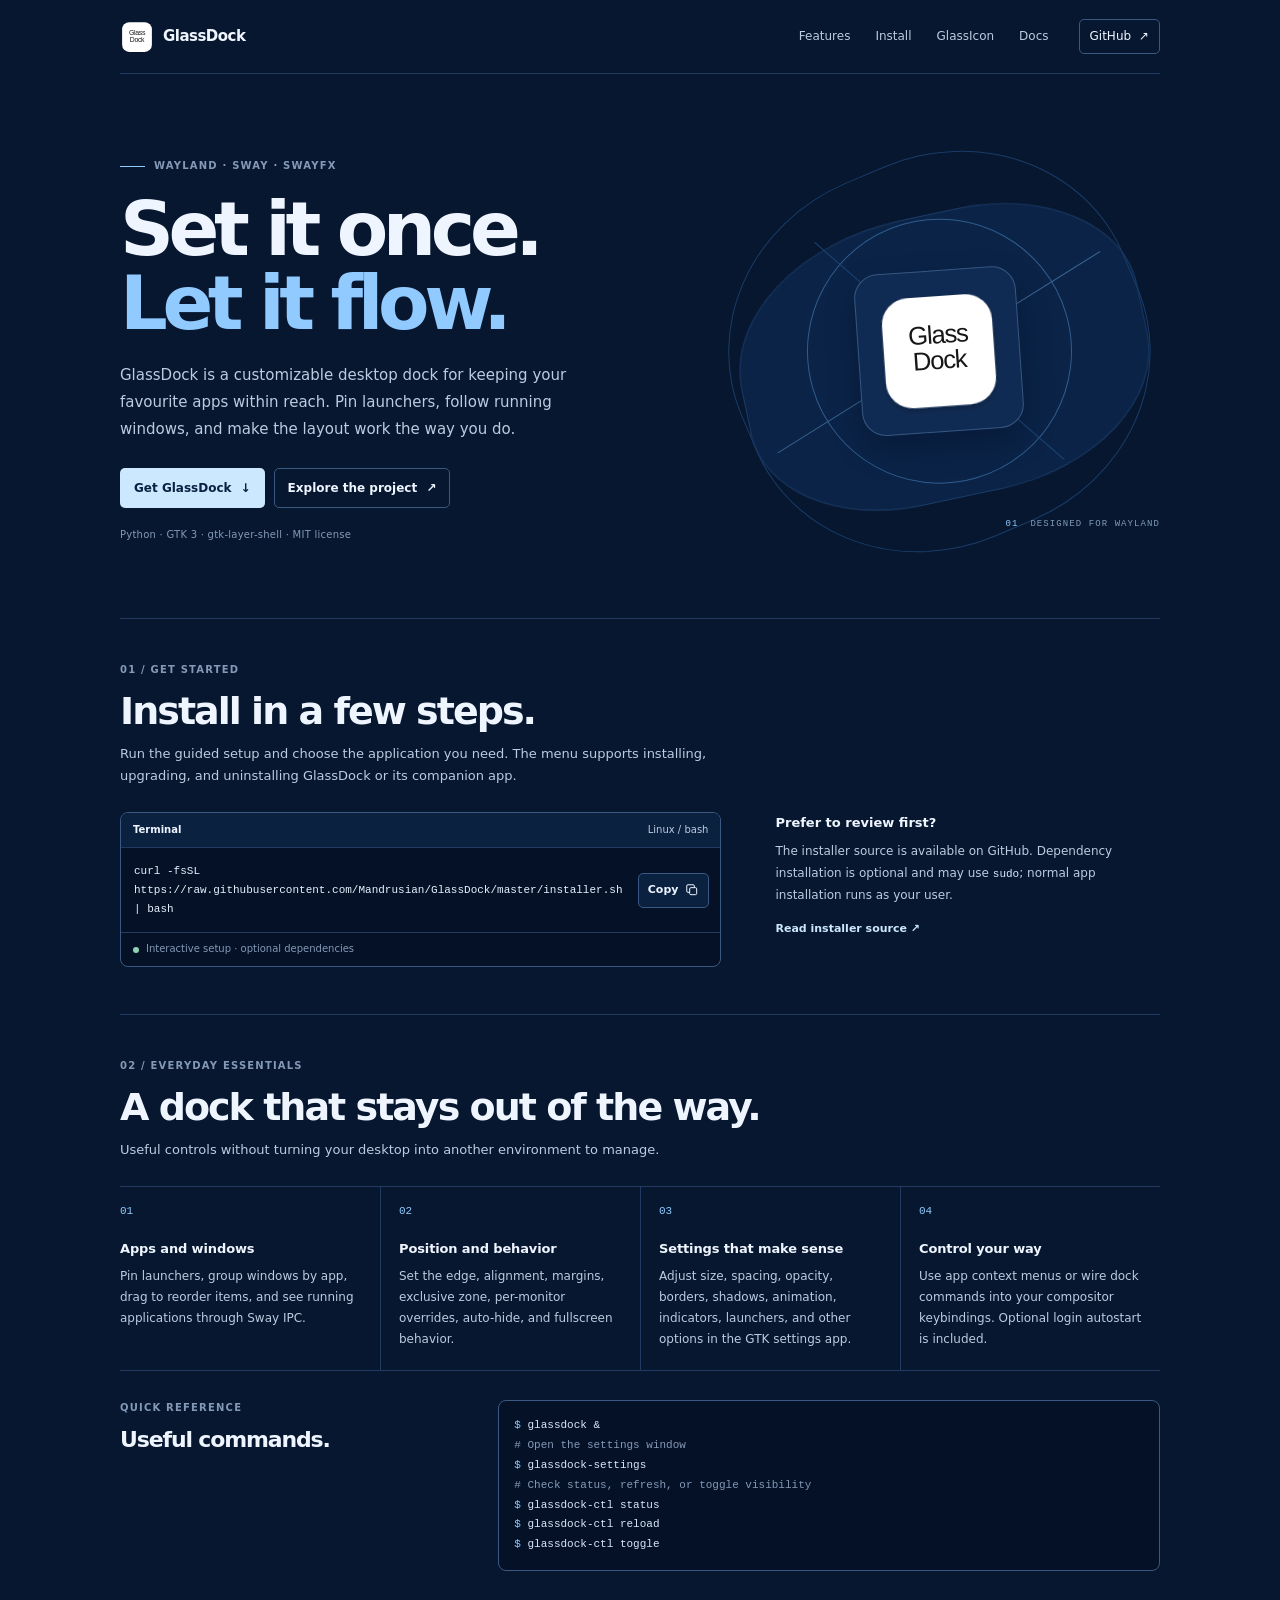
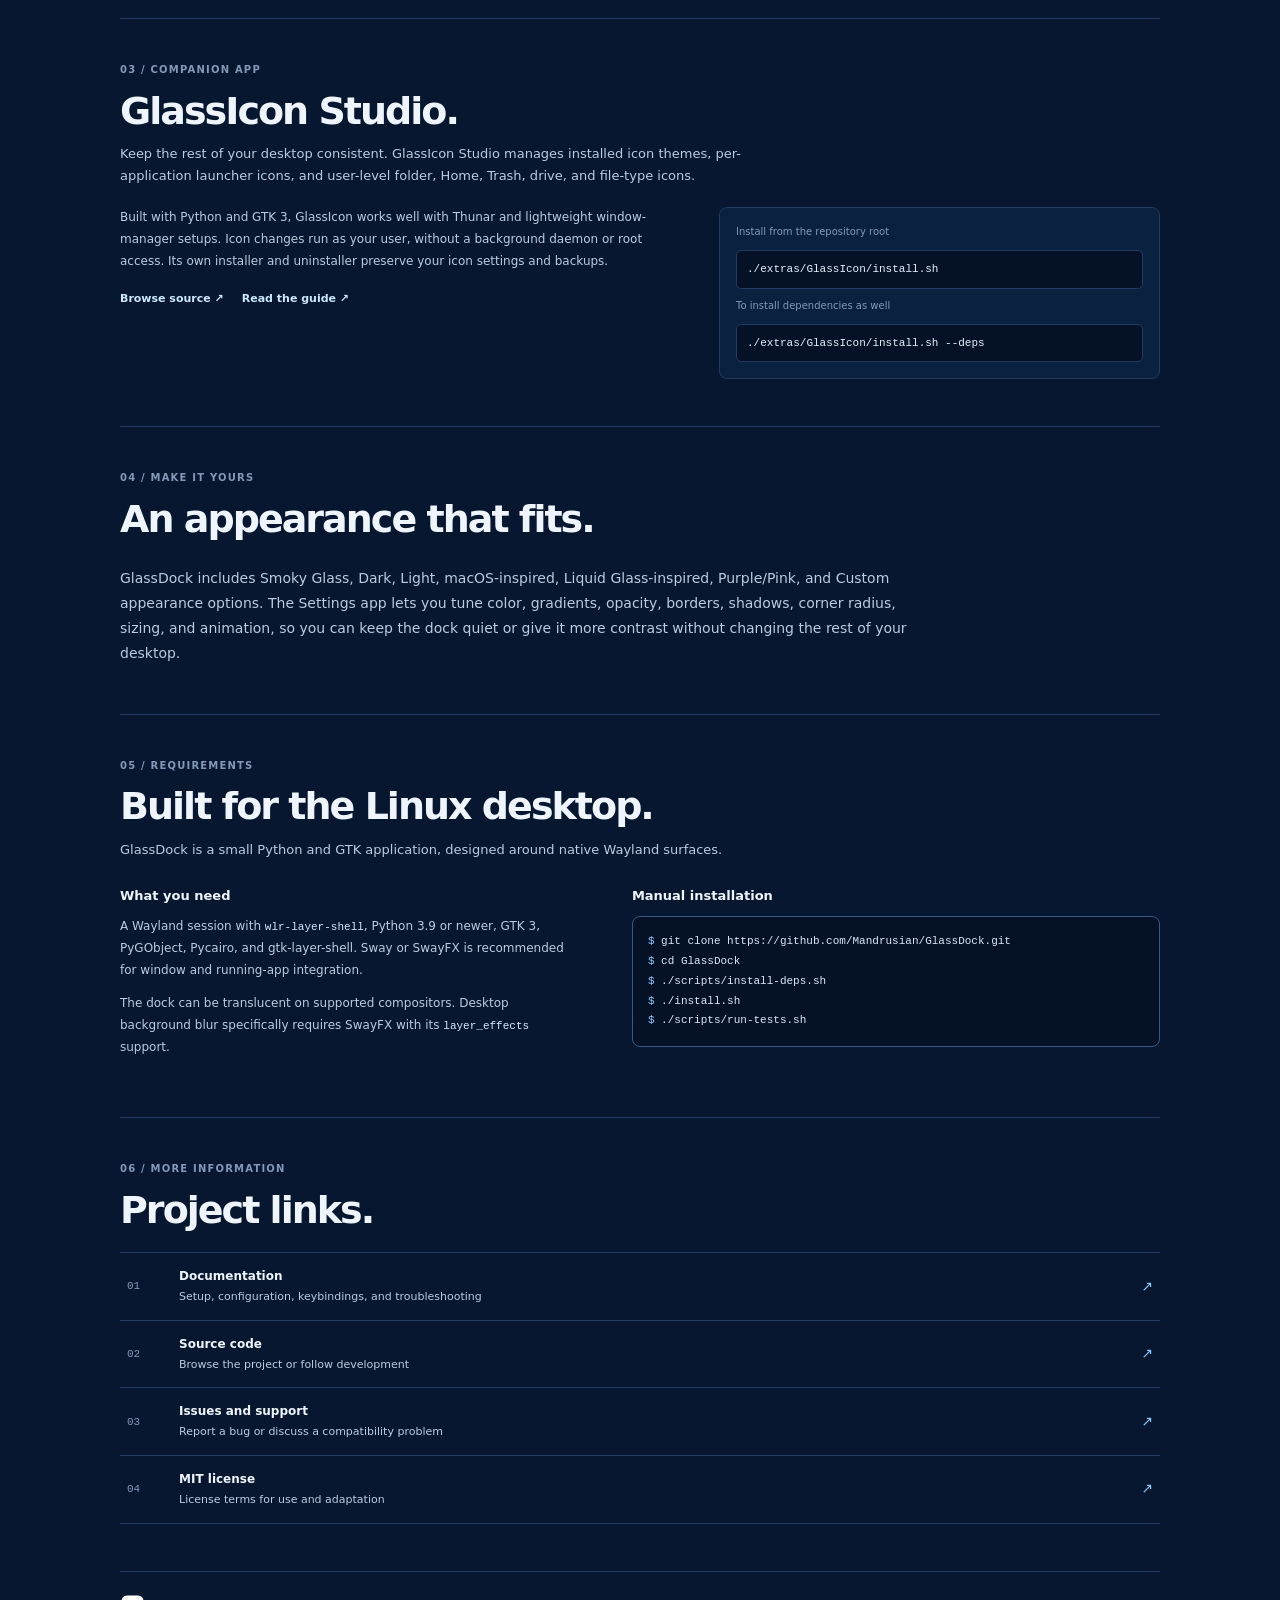
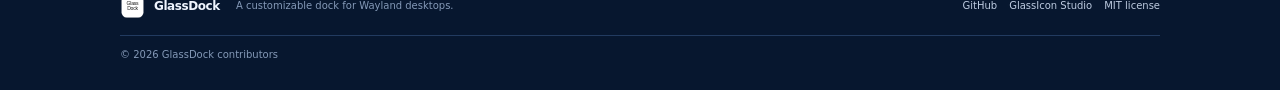
==== index.html @ 4e2353b5 "Refresh GlassDock slogan to Set it once. Let it flow." ====
<!doctype html>
<html lang="en">
<head>
  <meta charset="utf-8">
  <meta name="viewport" content="width=device-width, initial-scale=1">
  <meta name="theme-color" content="#07172f">
  <meta name="description" content="GlassDock is a customizable dock for Wayland desktops, designed for Sway and SwayFX.">
  <meta property="og:title" content="GlassDock — A dock for your desktop">
  <meta property="og:description" content="Set it once. Let it flow. A customizable dock for Wayland desktops.">
  <meta property="og:type" content="website">
  <meta property="og:image" content="assets/glassdock.svg">
  <title>GlassDock — A dock for your desktop</title>
  <link rel="icon" href="assets/glassdock.svg" type="image/svg+xml">
  <link rel="stylesheet" href="assets/site.css">
  <script src="assets/site.js" defer></script>
</head>
<body>
  <a class="skip-link" href="#main">Skip to content</a>

  <div class="page-shell">
    <header class="site-header">
      <a class="brand" href="#" aria-label="GlassDock home">
        <img src="assets/glassdock.svg" width="34" height="34" alt="">
        <span>GlassDock</span>
      </a>
      <nav class="primary-nav" aria-label="Main navigation">
        <a href="#features">Features</a>
        <a href="#install">Install</a>
        <a href="#glassicon">GlassIcon</a>
        <a href="#documentation">Docs</a>
      </nav>
      <a class="header-link" href="https://github.com/Mandrusian/GlassDock">GitHub <span aria-hidden="true">↗</span></a>
    </header>

    <main id="main">
      <section class="hero" aria-labelledby="hero-title">
        <div class="hero-copy">
          <p class="eyebrow"><span class="eyebrow-rule" aria-hidden="true"></span> Wayland · Sway · SwayFX</p>
          <h1 id="hero-title">Set it once.<br><span>Let it flow.</span></h1>
          <p class="hero-intro">GlassDock is a customizable desktop dock for keeping your favourite apps within reach. Pin launchers, follow running windows, and make the layout work the way you do.</p>
          <div class="hero-actions">
            <a class="button button-primary" href="#install">Get GlassDock <span aria-hidden="true">↓</span></a>
            <a class="button button-secondary" href="https://github.com/Mandrusian/GlassDock">Explore the project <span aria-hidden="true">↗</span></a>
          </div>
          <p class="hero-note">Python · GTK 3 · gtk-layer-shell · MIT license</p>
        </div>

        <div class="hero-art" aria-hidden="true">
          <div class="art-plane parallax-layer" data-depth="0.025"></div>
          <div class="art-ring art-ring-outer parallax-layer" data-depth="0.055"></div>
          <div class="art-ring art-ring-inner parallax-layer" data-depth="-0.035"></div>
          <div class="art-line art-line-one parallax-layer" data-depth="0.075"></div>
          <div class="art-line art-line-two parallax-layer" data-depth="-0.045"></div>
          <div class="art-mark parallax-layer" data-depth="0.015">
            <img src="assets/glassdock.svg" width="112" height="112" alt="">
          </div>
          <div class="art-caption"><span>01</span><span>DESIGNED FOR WAYLAND</span></div>
        </div>
      </section>

      <section class="section install-section" id="install" aria-labelledby="install-title">
        <div class="section-heading">
          <p class="eyebrow">01 / Get started</p>
          <h2 id="install-title">Install in a few steps.</h2>
          <p>Run the guided setup and choose the application you need. The menu supports installing, upgrading, and uninstalling GlassDock or its companion app.</p>
        </div>

        <div class="install-layout">
          <div class="command-panel">
            <div class="panel-heading"><span>Terminal</span><span>Linux / bash</span></div>
            <div class="command-line">
              <code id="install-command">curl -fsSL https://raw.githubusercontent.com/Mandrusian/GlassDock/master/installer.sh | bash</code>
              <button class="copy-button" type="button" data-copy="curl -fsSL https://raw.githubusercontent.com/Mandrusian/GlassDock/master/installer.sh | bash" aria-label="Copy GlassDock installation command">
                <span data-copy-label>Copy</span>
                <svg viewBox="0 0 24 24" fill="none" stroke="currentColor" stroke-width="1.7" aria-hidden="true"><rect x="8" y="8" width="12" height="12" rx="2"></rect><path d="M16 8V5a2 2 0 0 0-2-2H5a2 2 0 0 0-2 2v9a2 2 0 0 0 2 2h3"></path></svg>
              </button>
            </div>
            <div class="panel-footer"><span class="status-dot" aria-hidden="true"></span> Interactive setup · optional dependencies</div>
          </div>

          <div class="install-note">
            <h3>Prefer to review first?</h3>
            <p>The installer source is available on GitHub. Dependency installation is optional and may use <code>sudo</code>; normal app installation runs as your user.</p>
            <a class="text-link" href="https://github.com/Mandrusian/GlassDock/blob/master/installer.sh">Read installer source <span aria-hidden="true">↗</span></a>
          </div>
        </div>
      </section>

      <section class="section" id="features" aria-labelledby="features-title">
        <div class="section-heading">
          <p class="eyebrow">02 / Everyday essentials</p>
          <h2 id="features-title">A dock that stays out of the way.</h2>
          <p>Useful controls without turning your desktop into another environment to manage.</p>
        </div>
        <div class="feature-grid">
          <article class="feature-item">
            <span class="feature-number">01</span>
            <h3>Apps and windows</h3>
            <p>Pin launchers, group windows by app, drag to reorder items, and see running applications through Sway IPC.</p>
          </article>
          <article class="feature-item">
            <span class="feature-number">02</span>
            <h3>Position and behavior</h3>
            <p>Set the edge, alignment, margins, exclusive zone, per-monitor overrides, auto-hide, and fullscreen behavior.</p>
          </article>
          <article class="feature-item">
            <span class="feature-number">03</span>
            <h3>Settings that make sense</h3>
            <p>Adjust size, spacing, opacity, borders, shadows, animation, indicators, launchers, and other options in the GTK settings app.</p>
          </article>
          <article class="feature-item">
            <span class="feature-number">04</span>
            <h3>Control your way</h3>
            <p>Use app context menus or wire dock commands into your compositor keybindings. Optional login autostart is included.</p>
          </article>
        </div>

        <div class="command-examples">
          <div class="section-heading small-heading">
            <p class="eyebrow">Quick reference</p>
            <h2>Useful commands.</h2>
          </div>
          <div class="terminal-panel">
            <pre><span class="shell-prompt">$</span> glassdock &
<span class="shell-comment"># Open the settings window</span>
<span class="shell-prompt">$</span> glassdock-settings
<span class="shell-comment"># Check status, refresh, or toggle visibility</span>
<span class="shell-prompt">$</span> glassdock-ctl status
<span class="shell-prompt">$</span> glassdock-ctl reload
<span class="shell-prompt">$</span> glassdock-ctl toggle</pre>
          </div>
        </div>
      </section>

      <section class="section companion-section" id="glassicon" aria-labelledby="glassicon-title">
        <div class="section-heading">
          <p class="eyebrow">03 / Companion app</p>
          <h2 id="glassicon-title">GlassIcon Studio.</h2>
          <p>Keep the rest of your desktop consistent. GlassIcon Studio manages installed icon themes, per-application launcher icons, and user-level folder, Home, Trash, drive, and file-type icons.</p>
        </div>
        <div class="companion-content">
          <div>
            <p>Built with Python and GTK 3, GlassIcon works well with Thunar and lightweight window-manager setups. Icon changes run as your user, without a background daemon or root access. Its own installer and uninstaller preserve your icon settings and backups.</p>
            <p class="inline-links"><a class="text-link" href="https://github.com/Mandrusian/GlassDock/tree/master/extras/GlassIcon">Browse source <span aria-hidden="true">↗</span></a><a class="text-link" href="https://github.com/Mandrusian/GlassDock/blob/master/extras/GlassIcon/README.md">Read the guide <span aria-hidden="true">↗</span></a></p>
          </div>
          <div class="companion-command">
            <span class="plain-label">Install from the repository root</span>
            <code>./extras/GlassIcon/install.sh</code>
            <span class="plain-label">To install dependencies as well</span>
            <code>./extras/GlassIcon/install.sh --deps</code>
          </div>
        </div>
      </section>

      <section class="section" id="appearance" aria-labelledby="appearance-title">
        <div class="section-heading">
          <p class="eyebrow">04 / Make it yours</p>
          <h2 id="appearance-title">An appearance that fits.</h2>
        </div>
        <p class="prose-wide">GlassDock includes Smoky Glass, Dark, Light, macOS-inspired, Liquid Glass-inspired, Purple/Pink, and Custom appearance options. The Settings app lets you tune color, gradients, opacity, borders, shadows, corner radius, sizing, and animation, so you can keep the dock quiet or give it more contrast without changing the rest of your desktop.</p>
      </section>

      <section class="section setup-section" id="setup" aria-labelledby="setup-title">
        <div class="section-heading">
          <p class="eyebrow">05 / Requirements</p>
          <h2 id="setup-title">Built for the Linux desktop.</h2>
          <p>GlassDock is a small Python and GTK application, designed around native Wayland surfaces.</p>
        </div>
        <div class="requirements-layout">
          <div>
            <h3>What you need</h3>
            <p>A Wayland session with <code>wlr-layer-shell</code>, Python 3.9 or newer, GTK 3, PyGObject, Pycairo, and gtk-layer-shell. Sway or SwayFX is recommended for window and running-app integration.</p>
            <p>The dock can be translucent on supported compositors. Desktop background blur specifically requires SwayFX with its <code>layer_effects</code> support.</p>
          </div>
          <div>
            <h3>Manual installation</h3>
            <div class="terminal-panel">
              <pre><span class="shell-prompt">$</span> git clone https://github.com/Mandrusian/GlassDock.git
<span class="shell-prompt">$</span> cd GlassDock
<span class="shell-prompt">$</span> ./scripts/install-deps.sh
<span class="shell-prompt">$</span> ./install.sh
<span class="shell-prompt">$</span> ./scripts/run-tests.sh</pre>
            </div>
          </div>
        </div>
      </section>

      <section class="section resources-section" id="documentation" aria-labelledby="documentation-title">
        <div class="section-heading">
          <p class="eyebrow">06 / More information</p>
          <h2 id="documentation-title">Project links.</h2>
        </div>
        <div class="resource-list">
          <a class="resource-row" href="https://github.com/Mandrusian/GlassDock/blob/master/README.md"><span class="resource-index">01</span><span><strong>Documentation</strong><small>Setup, configuration, keybindings, and troubleshooting</small></span><span aria-hidden="true">↗</span></a>
          <a class="resource-row" href="https://github.com/Mandrusian/GlassDock"><span class="resource-index">02</span><span><strong>Source code</strong><small>Browse the project or follow development</small></span><span aria-hidden="true">↗</span></a>
          <a class="resource-row" href="https://github.com/Mandrusian/GlassDock/issues"><span class="resource-index">03</span><span><strong>Issues and support</strong><small>Report a bug or discuss a compatibility problem</small></span><span aria-hidden="true">↗</span></a>
          <a class="resource-row" href="https://github.com/Mandrusian/GlassDock/blob/master/LICENSE"><span class="resource-index">04</span><span><strong>MIT license</strong><small>License terms for use and adaptation</small></span><span aria-hidden="true">↗</span></a>
        </div>
      </section>
    </main>

    <footer class="site-footer">
      <a class="footer-brand" href="#"><img src="assets/glassdock.svg" width="26" height="26" alt=""><span>GlassDock</span></a>
      <p>A customizable dock for Wayland desktops.</p>
      <nav class="footer-links" aria-label="Footer navigation"><a href="https://github.com/Mandrusian/GlassDock">GitHub</a><a href="https://github.com/Mandrusian/GlassDock/tree/master/extras/GlassIcon">GlassIcon Studio</a><a href="https://github.com/Mandrusian/GlassDock/blob/master/LICENSE">MIT license</a></nav>
      <small>© <span data-year>2026</span> GlassDock contributors</small>
    </footer>
  </div>
</body>
</html>
---- assets/site.css ----
/* GlassDock marketing site: flat midnight blue, structured content, restrained motion. */
:root {
  color-scheme: dark;
  --page: #07172f;
  --page-deep: #051126;
  --surface: #0b2140;
  --surface-hover: #10294b;
  --line: #223b60;
  --line-strong: #3a5982;
  --text: #eff5ff;
  --text-secondary: #bdcbe0;
  --text-muted: #8499b7;
  --accent: #cce8ff;
  --accent-strong: #90caff;
  --accent-ink: #0a2040;
  --ok: #8ed2b2;
  --font: Inter, "Segoe UI", ui-sans-serif, system-ui, -apple-system, BlinkMacSystemFont, sans-serif;
  --mono: "SFMono-Regular", Consolas, "Liberation Mono", monospace;
  --base: 14px;
  --line-height: 1.68;
  --space-1: 6px;
  --space-2: 10px;
  --space-3: 16px;
  --space-4: 20px;
  --space-5: 24px;
  --space-6: 32px;
  --space-7: 48px;
  --space-8: 72px;
  --radius-small: 5px;
  --radius-medium: 8px;
  --content-width: 1040px;
  --motion: 150ms ease;
  font-family: var(--font);
  font-size: var(--base);
  line-height: var(--line-height);
  color: var(--text);
  background: var(--page);
  scroll-behavior: smooth;
}
* { box-sizing: border-box; }
html { background: var(--page); scroll-padding-top: 24px; }
body {
  margin: 0;
  min-width: 320px;
  background: var(--page);
  color: var(--text);
  -webkit-font-smoothing: antialiased;
  text-rendering: optimizeLegibility;
}
img { display: block; max-width: 100%; }
a { color: var(--accent); text-underline-offset: 3px; }
a:hover { color: #fff; }
button { font: inherit; cursor: pointer; }
code, pre { font-family: var(--mono); }
p { margin-top: 0; }
h1, h2, h3 { color: var(--text); margin-top: 0; }
.skip-link {
  position: fixed; z-index: 30; top: 10px; left: 12px;
  transform: translateY(-160%); padding: 8px 12px;
  border-radius: var(--radius-small); background: var(--accent);
  color: var(--accent-ink); font-weight: 750;
}
.skip-link:focus { transform: translateY(0); }
.page-shell { width: min(var(--content-width), calc(100% - 48px)); margin-inline: auto; }
.site-header {
  min-height: 74px; display: grid; grid-template-columns: 1fr auto auto;
  align-items: center; gap: 30px; border-bottom: 1px solid var(--line);
}
.brand, .footer-brand {
  display: inline-flex; align-items: center; gap: 9px; width: fit-content;
  text-decoration: none; color: var(--text); font-size: 15px;
  font-weight: 780; letter-spacing: -.035em;
}
.brand img { width: 34px; height: 34px; border-radius: 8px; }
.primary-nav { display: flex; align-items: center; gap: clamp(13px, 2.1vw, 25px); }
.primary-nav a, .header-link {
  color: var(--text-secondary); font-size: 12px; text-decoration: none;
}
.primary-nav a:hover, .header-link:hover { color: white; }
.header-link {
  justify-self: end; color: var(--text); padding: 6px 10px;
  border: 1px solid var(--line-strong); border-radius: var(--radius-small);
}
.header-link span { margin-left: 4px; }
.hero {
  display: grid; grid-template-columns: minmax(0, 1.08fr) minmax(260px, .92fr);
  align-items: center; gap: clamp(30px, 6.5vw, 80px);
  padding: clamp(52px, 8vw, 84px) 0 clamp(48px, 7vw, 74px);
  border-bottom: 1px solid var(--line);
}
.hero-copy { position: relative; z-index: 2; max-width: 560px; }
.eyebrow {
  display: flex; align-items: center; gap: 9px; margin: 0 0 17px;
  color: var(--text-muted); font-size: 10px; font-weight: 760;
  letter-spacing: .12em; text-transform: uppercase;
}
.eyebrow-rule { width: 25px; height: 1px; flex: 0 0 auto; background: var(--accent-strong); }
h1 {
  margin: 0; font-size: clamp(46px, 6.5vw, 75px); line-height: .99;
  letter-spacing: -.072em; font-weight: 790;
}
h1 span { color: var(--accent-strong); }
.hero-intro {
  max-width: 490px; margin: 22px 0 0; color: var(--text-secondary);
  font-size: 15px; line-height: 1.8;
}
.hero-actions { display: flex; align-items: center; flex-wrap: wrap; gap: 9px; margin-top: 25px; }
.button {
  display: inline-flex; align-items: center; justify-content: center; gap: 9px;
  min-height: 40px; padding: 9px 13px; border: 1px solid transparent;
  border-radius: var(--radius-small); font-size: 12px; line-height: 1.3;
  font-weight: 750; text-decoration: none;
  transition: color var(--motion), background var(--motion), border-color var(--motion);
}
.button-primary { background: var(--accent); color: var(--accent-ink); }
.button-primary:hover { background: white; color: var(--accent-ink); }
.button-primary:active { background: #b8dfff; }
.button-secondary { color: var(--text); border-color: var(--line-strong); background: transparent; }
.button-secondary:hover { color: white; border-color: #6d8eb8; background: var(--surface); }
.button-secondary:active { background: var(--surface-hover); }
.hero-note { margin: 19px 0 0; color: var(--text-muted); font-size: 10px; letter-spacing: .025em; }
.hero-art {
  position: relative; display: grid; place-items: center; min-width: 0;
  height: clamp(280px, 34vw, 365px); isolation: isolate; perspective: 700px;
}
.parallax-layer { translate: var(--parallax-x, 0px) var(--parallax-y, 0px); }
.art-plane {
  position: absolute; inset: 12% 2% 9% 4%; border: 1px solid #1a3b67;
  border-radius: 47% 39% 43% 37%; background: #0a2347;
  transform: rotate(-12deg) translateZ(-10px);
}
.art-ring {
  position: absolute; width: 76%; aspect-ratio: 1; border: 1px solid #244c7b;
  border-radius: 50%; transform: rotate(-23deg);
}
.art-ring-outer { width: 94%; aspect-ratio: 1.08; border-color: #193c68; border-radius: 45%; }
.art-ring-inner { width: 60%; border-color: #315d8d; transform: rotate(29deg); }
.art-line {
  position: absolute; height: 1px; background: #39618e; transform-origin: center;
}
.art-line-one { width: 86%; transform: rotate(-32deg); }
.art-line-two { width: 75%; transform: rotate(41deg); background: #1d4676; }
.art-mark {
  position: relative; z-index: 2; padding: 17px; border: 1px solid #355780;
  border-radius: 24px; background: #102b53; box-shadow: 0 14px 32px rgba(0,5,19,.22);
  transform: rotate(-4deg);
}
.art-mark img { width: clamp(94px, 11vw, 126px); height: auto; border-radius: 20px; }
.art-caption {
  position: absolute; right: 0; bottom: 1%; display: flex; gap: 12px;
  color: #819ab9; font: 9px/1.2 var(--mono); letter-spacing: .12em;
}
.art-caption span:first-child { color: var(--accent-strong); }
.section { padding: 43px 0 47px; border-bottom: 1px solid var(--line); }
.section-heading { max-width: 680px; margin-bottom: 25px; }
.section-heading .eyebrow { margin-bottom: 10px; }
.section-heading h2 {
  margin: 0 0 10px; font-size: clamp(27px, 3.8vw, 38px);
  line-height: 1.16; letter-spacing: -.052em; font-weight: 750;
}
.section-heading > p:not(.eyebrow) { max-width: 640px; margin: 0; color: var(--text-secondary); font-size: 13px; }
.install-layout {
  display: grid; grid-template-columns: minmax(0,1.22fr) minmax(230px,.78fr);
  align-items: start; gap: clamp(24px, 4.5vw, 54px);
}
.command-panel, .terminal-panel {
  overflow: hidden; background: var(--page-deep); border: 1px solid var(--line-strong);
  border-radius: var(--radius-medium);
}
.panel-heading {
  display: flex; justify-content: space-between; padding: 9px 12px;
  background: var(--surface); border-bottom: 1px solid var(--line);
  color: var(--text-secondary); font-size: 10px;
}
.panel-heading span:first-child { color: var(--text); font-weight: 720; }
.command-line { display: flex; align-items: center; gap: 11px; padding: 14px 11px 14px 13px; }
.command-line code { min-width: 0; flex: 1; color: #e7f1ff; font-size: 11px; line-height: 1.7; overflow-wrap: anywhere; }
.copy-button {
  display: inline-flex; align-items: center; justify-content: center; gap: 7px; flex: 0 0 auto;
  padding: 7px 9px; border: 1px solid var(--line-strong); border-radius: 5px;
  color: var(--text); background: var(--surface); font-size: 11px; font-weight: 740;
  transition: background var(--motion), border-color var(--motion), color var(--motion);
}
.copy-button svg { width: 14px; height: 14px; }
.copy-button:hover { background: var(--surface-hover); border-color: #6483aa; }
.copy-button:active { background: #183960; }
.copy-button:disabled { cursor: wait; opacity: .75; }
.copy-button.is-success { color: #c9f2dc; border-color: #5ca981; }
.copy-button.is-error { color: #ffd2d2; border-color: #c76e7d; }
.panel-footer {
  display: flex; align-items: center; gap: 7px; padding: 8px 12px;
  border-top: 1px solid var(--line); color: var(--text-muted); font-size: 10px;
}
.status-dot { width: 6px; height: 6px; border-radius: 50%; background: var(--ok); flex: 0 0 auto; }
.install-note h3 { margin: 0 0 8px; font-size: 13px; }
.install-note p, .companion-content p, .requirements-layout p, .prose-wide {
  color: var(--text-secondary); font-size: 12px; line-height: 1.8;
}
.install-note p { margin: 0 0 10px; }
.install-note code, .requirements-layout code { color: #dceaff; font-size: 11px; }
.text-link { color: var(--accent); text-decoration: none; font-size: 11px; font-weight: 740; }
.text-link:hover { text-decoration: underline; }
.feature-grid {
  display: grid; grid-template-columns: repeat(4,minmax(0,1fr));
  border-top: 1px solid var(--line); border-bottom: 1px solid var(--line);
}
.feature-item { min-width: 0; padding: 18px 18px 20px 0; }
.feature-item + .feature-item { padding-left: 18px; border-left: 1px solid var(--line); }
.feature-number { display: block; margin-bottom: 22px; color: var(--accent-strong); font: 11px/1.2 var(--mono); }
.feature-item h3 { margin: 0 0 8px; font-size: 13px; line-height: 1.4; letter-spacing: -.01em; }
.feature-item p { margin: 0; color: var(--text-secondary); font-size: 12px; line-height: 1.75; }
.command-examples { display: grid; grid-template-columns: minmax(0,.7fr) minmax(0,1.3fr); gap: 22px; align-items: start; margin-top: 29px; }
.small-heading { margin-bottom: 0; }
.small-heading h2 { font-size: 22px; }
.terminal-panel pre {
  margin: 0; padding: 15px; color: #d9e8fb; font-size: 11px; line-height: 1.8;
  overflow-x: auto; white-space: pre; tab-size: 2;
}
.shell-prompt { color: var(--accent-strong); }
.shell-comment { color: var(--text-muted); }
.companion-section .section-heading { margin-bottom: 21px; }
.companion-content {
  display: grid; grid-template-columns: minmax(0,1.1fr) minmax(0,.9fr);
  gap: clamp(24px,5vw,60px); align-items: start;
}
.companion-content p { margin-bottom: 12px; }
.inline-links { display: flex; flex-wrap: wrap; gap: 18px; margin-top: 17px; }
.companion-command {
  display: grid; gap: 9px; align-items: start; padding: 16px;
  border: 1px solid var(--line); border-radius: var(--radius-medium); background: var(--surface);
}
.plain-label { color: var(--text-muted); font-size: 10px; }
.companion-command > code {
  display: block; width: 100%; overflow-wrap: anywhere; padding: 9px 10px;
  color: #e7f1ff; background: var(--page-deep); border: 1px solid var(--line);
  border-radius: var(--radius-small); font-size: 11px;
}
.prose-wide { max-width: 800px; margin: 0; font-size: 14px; }
.requirements-layout { display: grid; grid-template-columns: minmax(0,.92fr) minmax(0,1.08fr); gap: clamp(24px,5vw,62px); align-items: start; }
.requirements-layout h3 { margin: 0 0 9px; font-size: 13px; }
.requirements-layout p { margin-bottom: 12px; }
.resources-section .section-heading { margin-bottom: 20px; }
.resource-list { border-top: 1px solid var(--line); }
.resource-row {
  display: grid; grid-template-columns: 42px minmax(0,1fr) 20px; align-items: center; gap: 10px;
  padding: 13px 7px; border-bottom: 1px solid var(--line); color: var(--text); text-decoration: none;
  transition: background var(--motion), padding var(--motion);
}
.resource-row:hover { color: white; background: rgba(16,41,75,.62); padding-inline: 11px; }
.resource-index { color: var(--text-muted); font: 11px var(--mono); }
.resource-row > span:nth-child(2) { display: flex; flex-direction: column; gap: 2px; }
.resource-row strong { font-size: 12px; font-weight: 740; }
.resource-row small { color: var(--text-secondary); font-size: 11px; }
.resource-row > span:last-child { justify-self: end; color: var(--accent-strong); }
.site-footer {
  display: grid; grid-template-columns: auto 1fr auto; align-items: center;
  gap: 16px; padding: 22px 0 27px;
}
.footer-brand { font-size: 12px; }
.footer-brand img { width: 25px; height: 25px; border-radius: 6px; }
.site-footer > p { margin: 0; color: var(--text-muted); font-size: 10px; }
.footer-links { display: flex; flex-wrap: wrap; gap: 12px; }
.footer-links a { color: var(--text-secondary); font-size: 10px; text-decoration: none; }
.site-footer small { grid-column: 1 / -1; border-top: 1px solid var(--line); padding-top: 11px; color: var(--text-muted); font-size: 10px; }
:focus-visible { outline: 2px solid #d4ebff; outline-offset: 3px; }
.button:disabled { cursor: wait; opacity: .75; }
@media (prefers-reduced-motion: no-preference) {
  .art-plane { animation: plane-drift 12s ease-in-out infinite alternate; }
  .art-ring-outer { animation: ring-drift 16s ease-in-out infinite alternate; }
  @keyframes plane-drift { from { transform: rotate(-12deg) translate3d(0,0,-10px); } to { transform: rotate(-8deg) translate3d(0,-5px,-10px); } }
  @keyframes ring-drift { from { transform: rotate(-23deg) translate3d(0,0,0); } to { transform: rotate(-17deg) translate3d(0,5px,0); } }
}
@media (max-width: 820px) {
  .page-shell { width: min(100% - 34px, var(--content-width)); }
  .site-header { gap: 15px; }
  .primary-nav { gap: 13px; }
  .hero { grid-template-columns: minmax(0,1fr) minmax(220px,.78fr); gap: 22px; }
  .hero-art { height: 290px; }
  .feature-grid { grid-template-columns: repeat(2,minmax(0,1fr)); }
  .feature-item:nth-child(3) { padding-left: 0; border-left: 0; border-top: 1px solid var(--line); }
  .feature-item:nth-child(4) { border-top: 1px solid var(--line); }
  .feature-item:nth-child(4) { padding-left: 18px; }
  .site-footer { grid-template-columns: auto 1fr; }
  .footer-links { grid-column: 1 / -1; }
}
@media (max-width: 620px) {
  .page-shell { width: calc(100% - 28px); }
  .site-header { min-height: 64px; grid-template-columns: 1fr auto; gap: 10px; }
  .primary-nav { grid-column: 1 / -1; grid-row: 2; justify-content: flex-start; padding: 0 0 12px; overflow-x: auto; }
  .primary-nav a { white-space: nowrap; }
  .header-link { grid-column: 2; grid-row: 1; }
  .brand img { width: 31px; height: 31px; }
  .hero { grid-template-columns: 1fr; gap: 5px; padding: 42px 0 35px; }
  h1 { font-size: clamp(46px, 12vw, 66px); }
  .hero-intro { font-size: 14px; }
  .hero-art { width: min(100%, 370px); height: 248px; justify-self: center; margin-top: 13px; }
  .art-mark img { width: 102px; }
  .art-caption { right: 2px; bottom: 1%; }
  .section { padding: 35px 0 37px; }
  .install-layout, .command-examples, .companion-content, .requirements-layout { grid-template-columns: 1fr; gap: 21px; }
  .section-heading h2 { font-size: 29px; }
  .feature-item { padding-right: 12px; }
  .feature-item + .feature-item { padding-left: 12px; }
  .feature-item:nth-child(3) { padding-left: 0; }
  .site-footer { grid-template-columns: 1fr auto; gap: 11px; }
  .site-footer > p { grid-column: 1 / -1; grid-row: 2; }
  .footer-links { grid-column: 1 / -1; }
}
@media (max-width: 380px) {
  .feature-grid { grid-template-columns: 1fr; }
  .feature-item, .feature-item + .feature-item, .feature-item:nth-child(3), .feature-item:nth-child(4) { padding: 14px 0; border-left: 0; }
  .feature-item + .feature-item { border-top: 1px solid var(--line); }
  .command-line { align-items: flex-start; }
  .copy-button [data-copy-label] { display: none; }
}
@media (prefers-reduced-motion: reduce) {
  :root { scroll-behavior: auto; }
  *, *::before, *::after { animation-duration: .01ms !important; transition-duration: .01ms !important; }
}
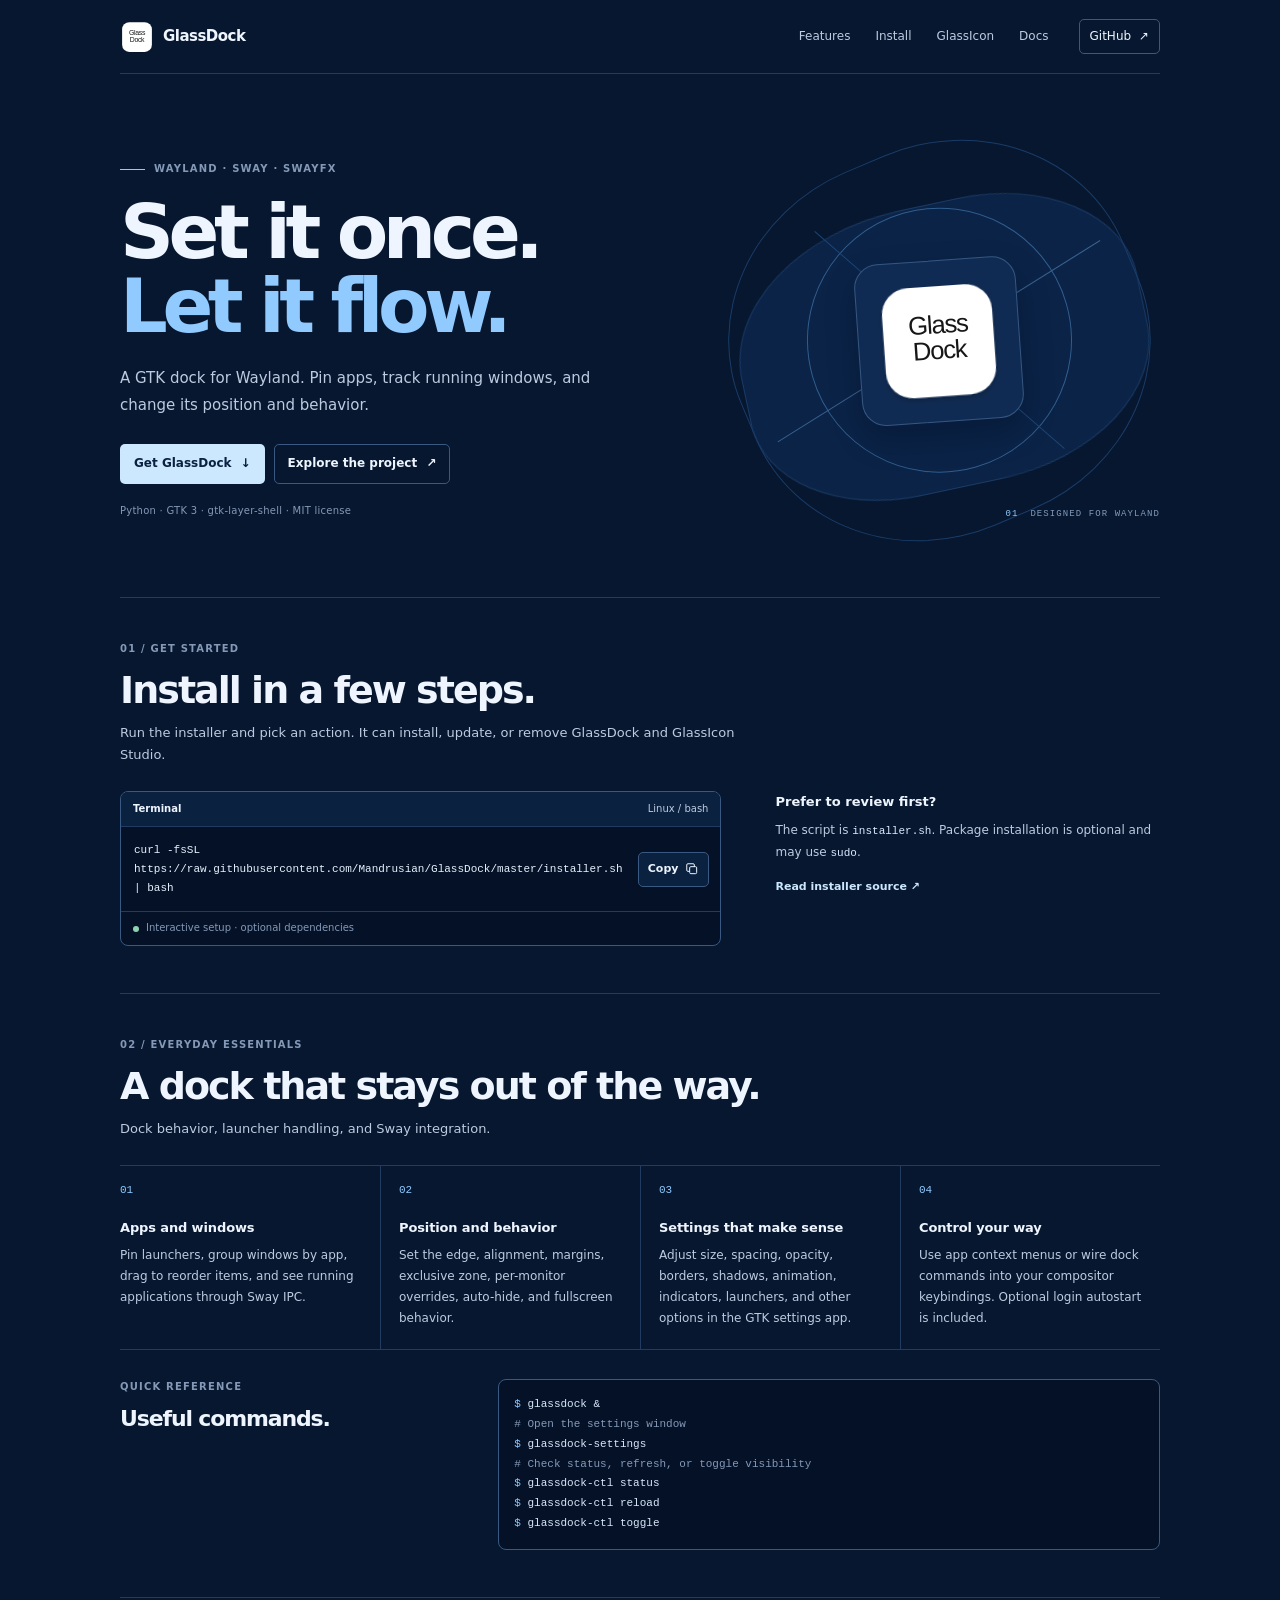
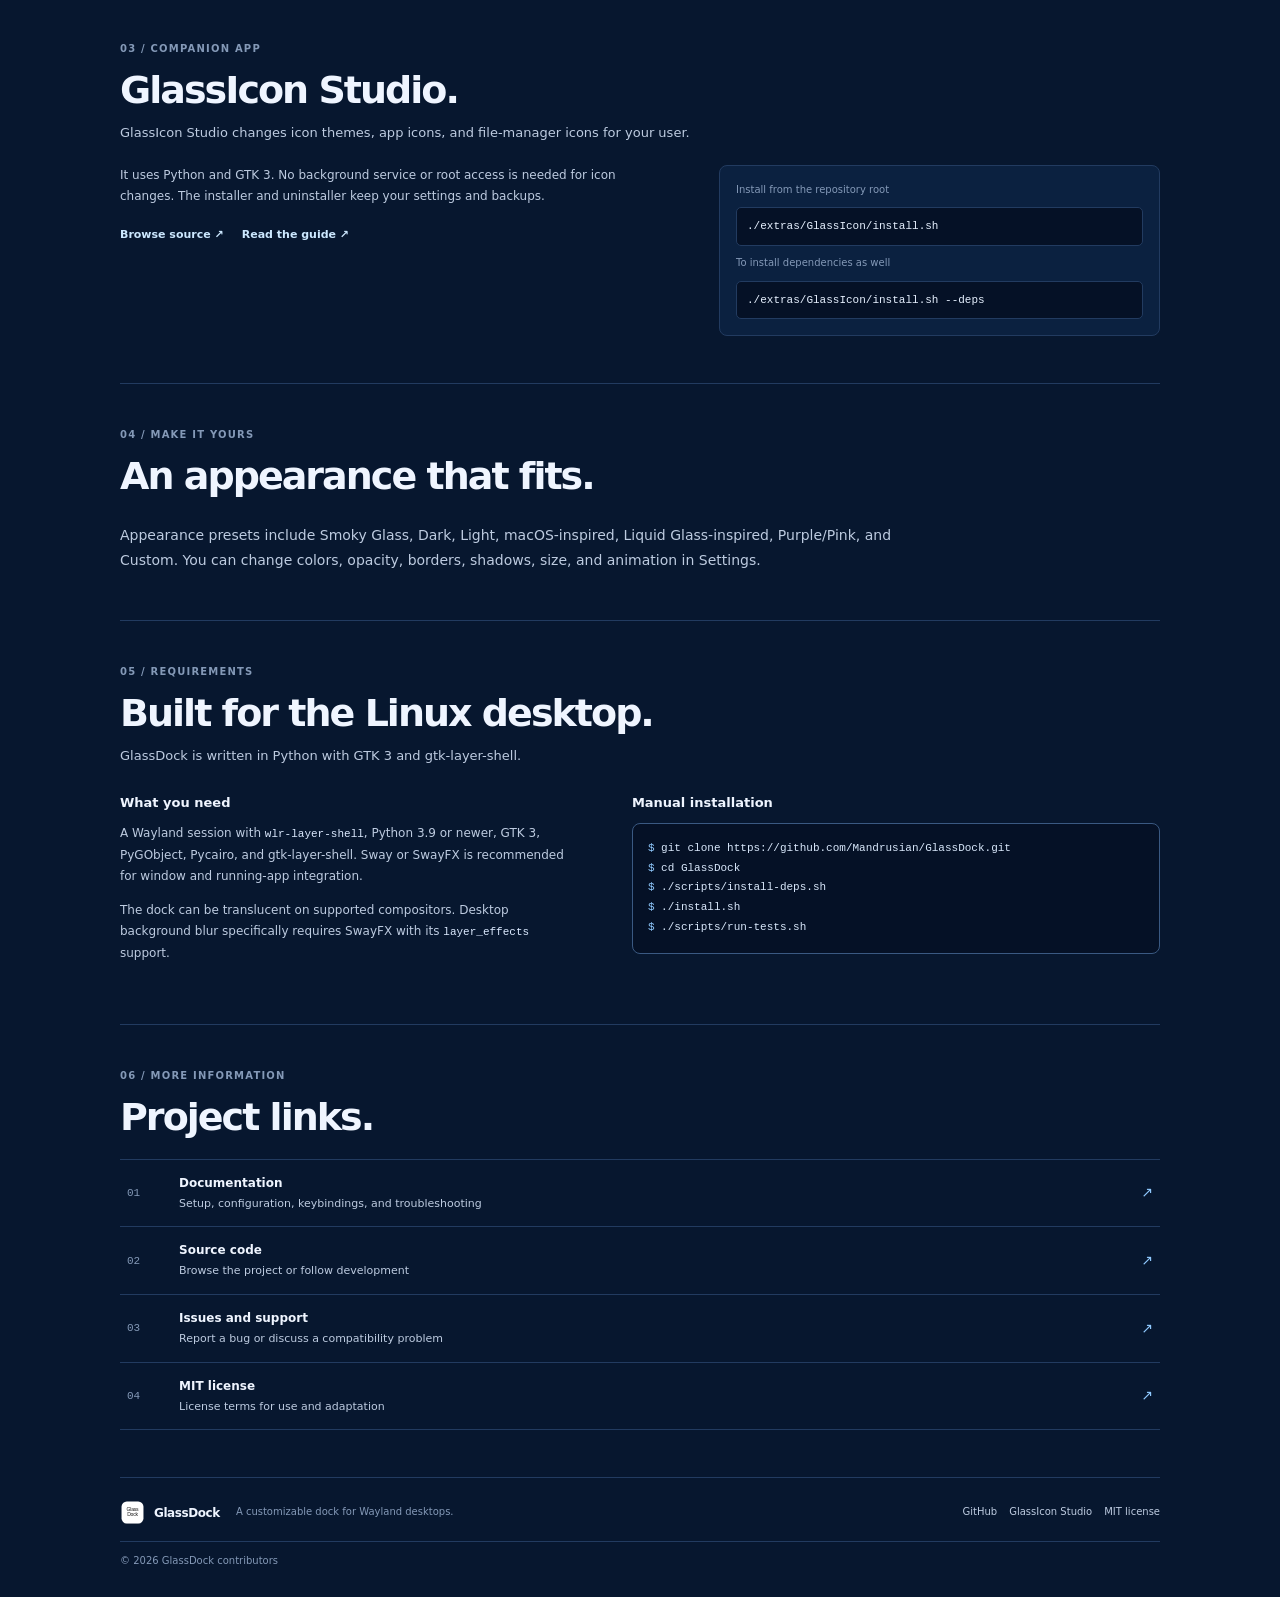
==== commit 3f1d2d68: "Simplify website copy to factual developer wording" ====
--- a/index.html
+++ b/index.html
@@ -37,7 +37,7 @@
         <div class="hero-copy">
           <p class="eyebrow"><span class="eyebrow-rule" aria-hidden="true"></span> Wayland · Sway · SwayFX</p>
           <h1 id="hero-title">Set it once.<br><span>Let it flow.</span></h1>
-          <p class="hero-intro">GlassDock is a customizable desktop dock for keeping your favourite apps within reach. Pin launchers, follow running windows, and make the layout work the way you do.</p>
+          <p class="hero-intro">A GTK dock for Wayland. Pin apps, track running windows, and change its position and behavior.</p>
           <div class="hero-actions">
             <a class="button button-primary" href="#install">Get GlassDock <span aria-hidden="true">↓</span></a>
             <a class="button button-secondary" href="https://github.com/Mandrusian/GlassDock">Explore the project <span aria-hidden="true">↗</span></a>
@@ -62,7 +62,7 @@
         <div class="section-heading">
           <p class="eyebrow">01 / Get started</p>
           <h2 id="install-title">Install in a few steps.</h2>
-          <p>Run the guided setup and choose the application you need. The menu supports installing, upgrading, and uninstalling GlassDock or its companion app.</p>
+          <p>Run the installer and pick an action. It can install, update, or remove GlassDock and GlassIcon Studio.</p>
         </div>
 
         <div class="install-layout">
@@ -80,7 +80,7 @@
 
           <div class="install-note">
             <h3>Prefer to review first?</h3>
-            <p>The installer source is available on GitHub. Dependency installation is optional and may use <code>sudo</code>; normal app installation runs as your user.</p>
+            <p>The script is <code>installer.sh</code>. Package installation is optional and may use <code>sudo</code>.</p>
             <a class="text-link" href="https://github.com/Mandrusian/GlassDock/blob/master/installer.sh">Read installer source <span aria-hidden="true">↗</span></a>
           </div>
         </div>
@@ -90,7 +90,7 @@
         <div class="section-heading">
           <p class="eyebrow">02 / Everyday essentials</p>
           <h2 id="features-title">A dock that stays out of the way.</h2>
-          <p>Useful controls without turning your desktop into another environment to manage.</p>
+          <p>Dock behavior, launcher handling, and Sway integration.</p>
         </div>
         <div class="feature-grid">
           <article class="feature-item">
@@ -136,11 +136,11 @@
         <div class="section-heading">
           <p class="eyebrow">03 / Companion app</p>
           <h2 id="glassicon-title">GlassIcon Studio.</h2>
-          <p>Keep the rest of your desktop consistent. GlassIcon Studio manages installed icon themes, per-application launcher icons, and user-level folder, Home, Trash, drive, and file-type icons.</p>
+          <p>GlassIcon Studio changes icon themes, app icons, and file-manager icons for your user.</p>
         </div>
         <div class="companion-content">
           <div>
-            <p>Built with Python and GTK 3, GlassIcon works well with Thunar and lightweight window-manager setups. Icon changes run as your user, without a background daemon or root access. Its own installer and uninstaller preserve your icon settings and backups.</p>
+            <p>It uses Python and GTK 3. No background service or root access is needed for icon changes. The installer and uninstaller keep your settings and backups.</p>
             <p class="inline-links"><a class="text-link" href="https://github.com/Mandrusian/GlassDock/tree/master/extras/GlassIcon">Browse source <span aria-hidden="true">↗</span></a><a class="text-link" href="https://github.com/Mandrusian/GlassDock/blob/master/extras/GlassIcon/README.md">Read the guide <span aria-hidden="true">↗</span></a></p>
           </div>
           <div class="companion-command">
@@ -157,14 +157,14 @@
           <p class="eyebrow">04 / Make it yours</p>
           <h2 id="appearance-title">An appearance that fits.</h2>
         </div>
-        <p class="prose-wide">GlassDock includes Smoky Glass, Dark, Light, macOS-inspired, Liquid Glass-inspired, Purple/Pink, and Custom appearance options. The Settings app lets you tune color, gradients, opacity, borders, shadows, corner radius, sizing, and animation, so you can keep the dock quiet or give it more contrast without changing the rest of your desktop.</p>
+        <p class="prose-wide">Appearance presets include Smoky Glass, Dark, Light, macOS-inspired, Liquid Glass-inspired, Purple/Pink, and Custom. You can change colors, opacity, borders, shadows, size, and animation in Settings.</p>
       </section>
 
       <section class="section setup-section" id="setup" aria-labelledby="setup-title">
         <div class="section-heading">
           <p class="eyebrow">05 / Requirements</p>
           <h2 id="setup-title">Built for the Linux desktop.</h2>
-          <p>GlassDock is a small Python and GTK application, designed around native Wayland surfaces.</p>
+          <p>GlassDock is written in Python with GTK 3 and gtk-layer-shell.</p>
         </div>
         <div class="requirements-layout">
           <div>
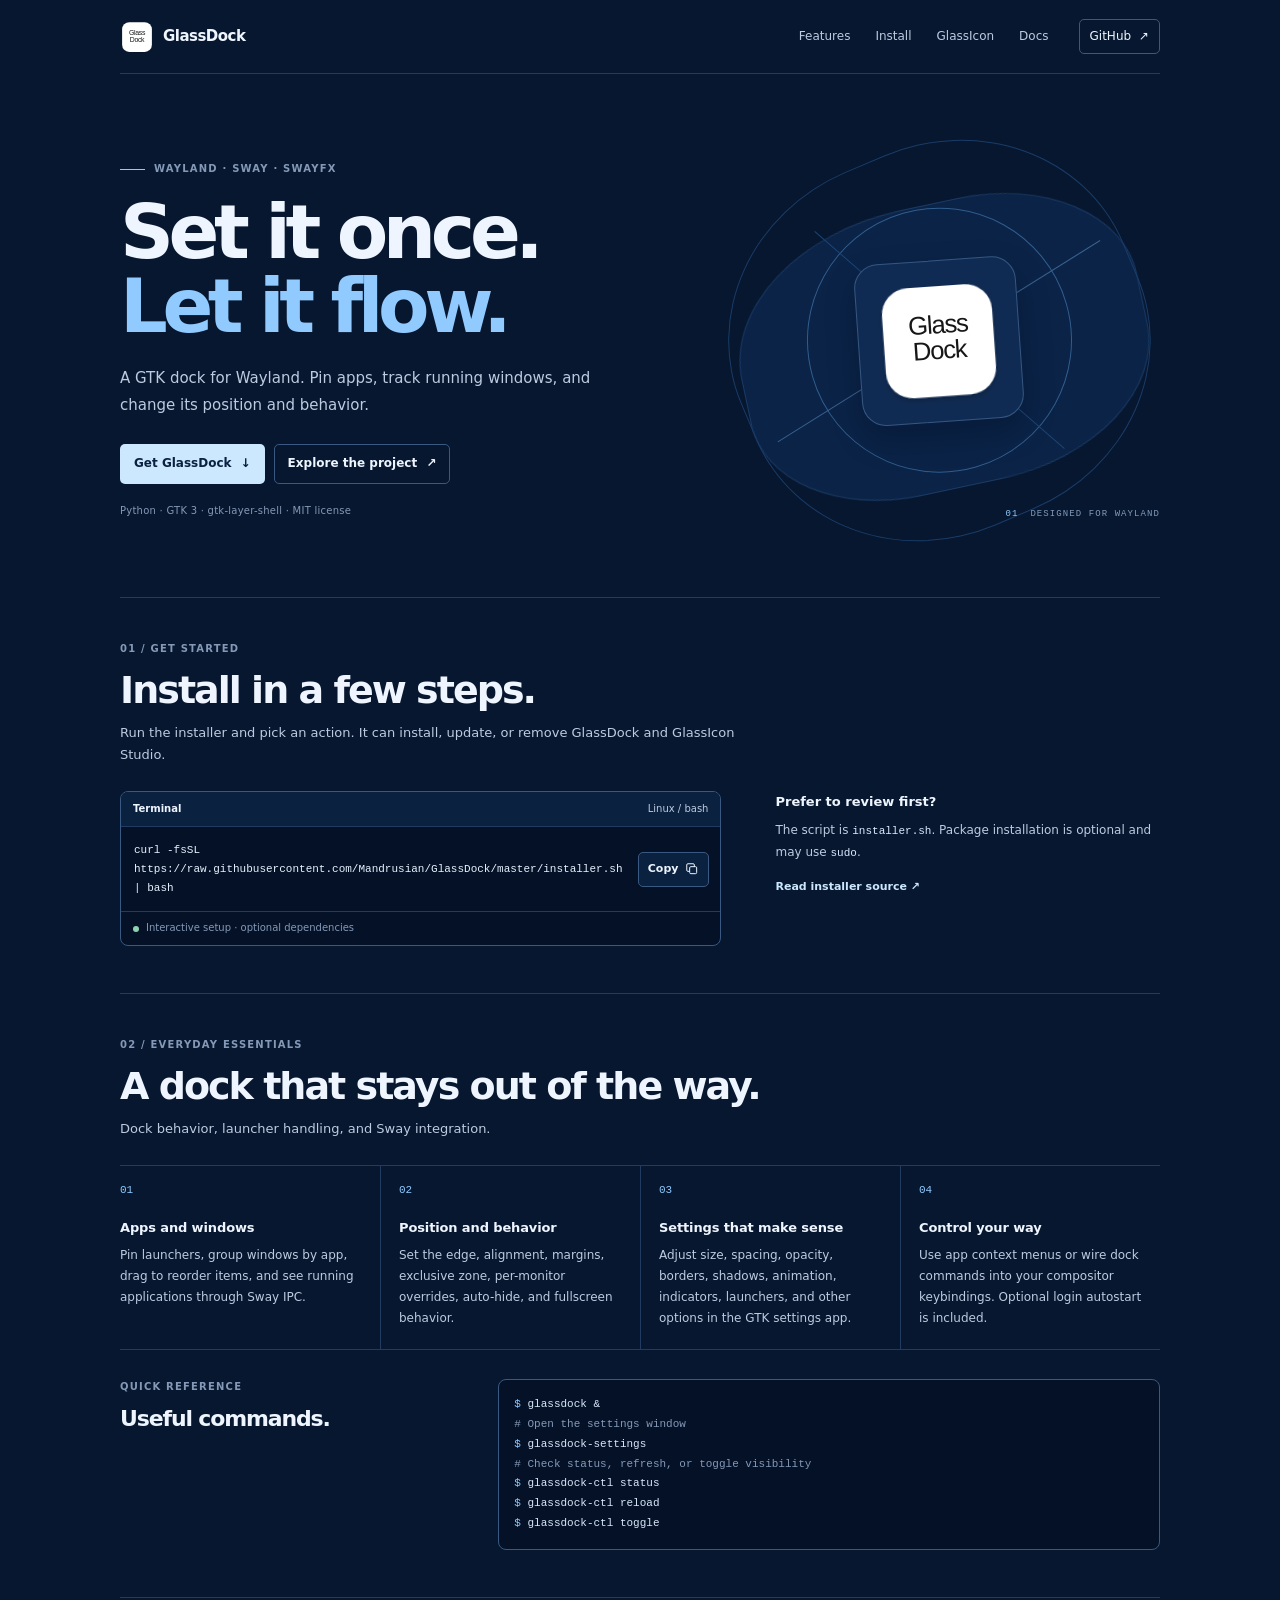
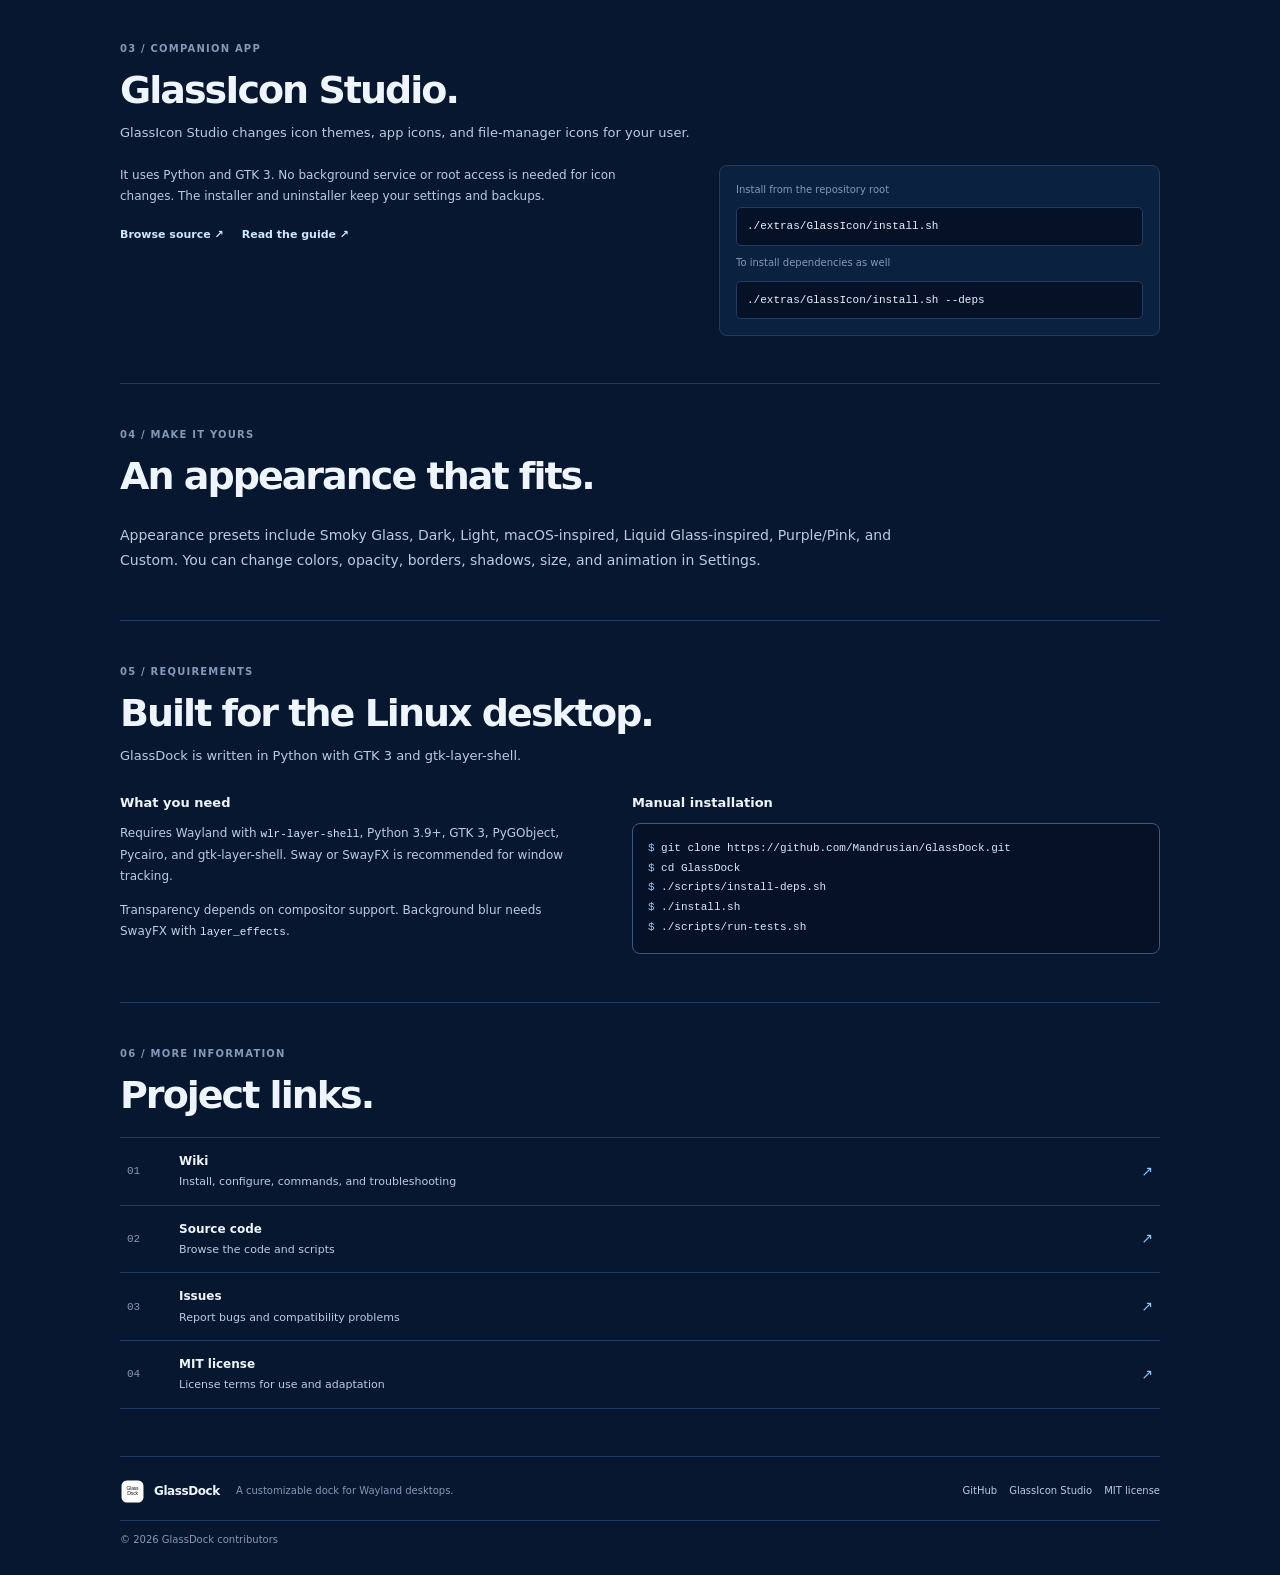
==== commit 2164f57c: "Tighten website copy and link the project wiki" ====
--- a/index.html
+++ b/index.html
@@ -6,7 +6,7 @@
   <meta name="theme-color" content="#07172f">
   <meta name="description" content="GlassDock is a customizable dock for Wayland desktops, designed for Sway and SwayFX.">
   <meta property="og:title" content="GlassDock — A dock for your desktop">
-  <meta property="og:description" content="Set it once. Let it flow. A customizable dock for Wayland desktops.">
+  <meta property="og:description" content="Set it once. Let it flow. A GTK dock for Wayland.">
   <meta property="og:type" content="website">
   <meta property="og:image" content="assets/glassdock.svg">
   <title>GlassDock — A dock for your desktop</title>
@@ -169,8 +169,8 @@
         <div class="requirements-layout">
           <div>
             <h3>What you need</h3>
-            <p>A Wayland session with <code>wlr-layer-shell</code>, Python 3.9 or newer, GTK 3, PyGObject, Pycairo, and gtk-layer-shell. Sway or SwayFX is recommended for window and running-app integration.</p>
-            <p>The dock can be translucent on supported compositors. Desktop background blur specifically requires SwayFX with its <code>layer_effects</code> support.</p>
+            <p>Requires Wayland with <code>wlr-layer-shell</code>, Python 3.9+, GTK 3, PyGObject, Pycairo, and gtk-layer-shell. Sway or SwayFX is recommended for window tracking.</p>
+            <p>Transparency depends on compositor support. Background blur needs SwayFX with <code>layer_effects</code>.</p>
           </div>
           <div>
             <h3>Manual installation</h3>
@@ -191,9 +191,9 @@
           <h2 id="documentation-title">Project links.</h2>
         </div>
         <div class="resource-list">
-          <a class="resource-row" href="https://github.com/Mandrusian/GlassDock/blob/master/README.md"><span class="resource-index">01</span><span><strong>Documentation</strong><small>Setup, configuration, keybindings, and troubleshooting</small></span><span aria-hidden="true">↗</span></a>
-          <a class="resource-row" href="https://github.com/Mandrusian/GlassDock"><span class="resource-index">02</span><span><strong>Source code</strong><small>Browse the project or follow development</small></span><span aria-hidden="true">↗</span></a>
-          <a class="resource-row" href="https://github.com/Mandrusian/GlassDock/issues"><span class="resource-index">03</span><span><strong>Issues and support</strong><small>Report a bug or discuss a compatibility problem</small></span><span aria-hidden="true">↗</span></a>
+          <a class="resource-row" href="https://github.com/Mandrusian/GlassDock/tree/master/docs/wiki"><span class="resource-index">01</span><span><strong>Wiki</strong><small>Install, configure, commands, and troubleshooting</small></span><span aria-hidden="true">↗</span></a>
+          <a class="resource-row" href="https://github.com/Mandrusian/GlassDock"><span class="resource-index">02</span><span><strong>Source code</strong><small>Browse the code and scripts</small></span><span aria-hidden="true">↗</span></a>
+          <a class="resource-row" href="https://github.com/Mandrusian/GlassDock/issues"><span class="resource-index">03</span><span><strong>Issues</strong><small>Report bugs and compatibility problems</small></span><span aria-hidden="true">↗</span></a>
           <a class="resource-row" href="https://github.com/Mandrusian/GlassDock/blob/master/LICENSE"><span class="resource-index">04</span><span><strong>MIT license</strong><small>License terms for use and adaptation</small></span><span aria-hidden="true">↗</span></a>
         </div>
       </section>
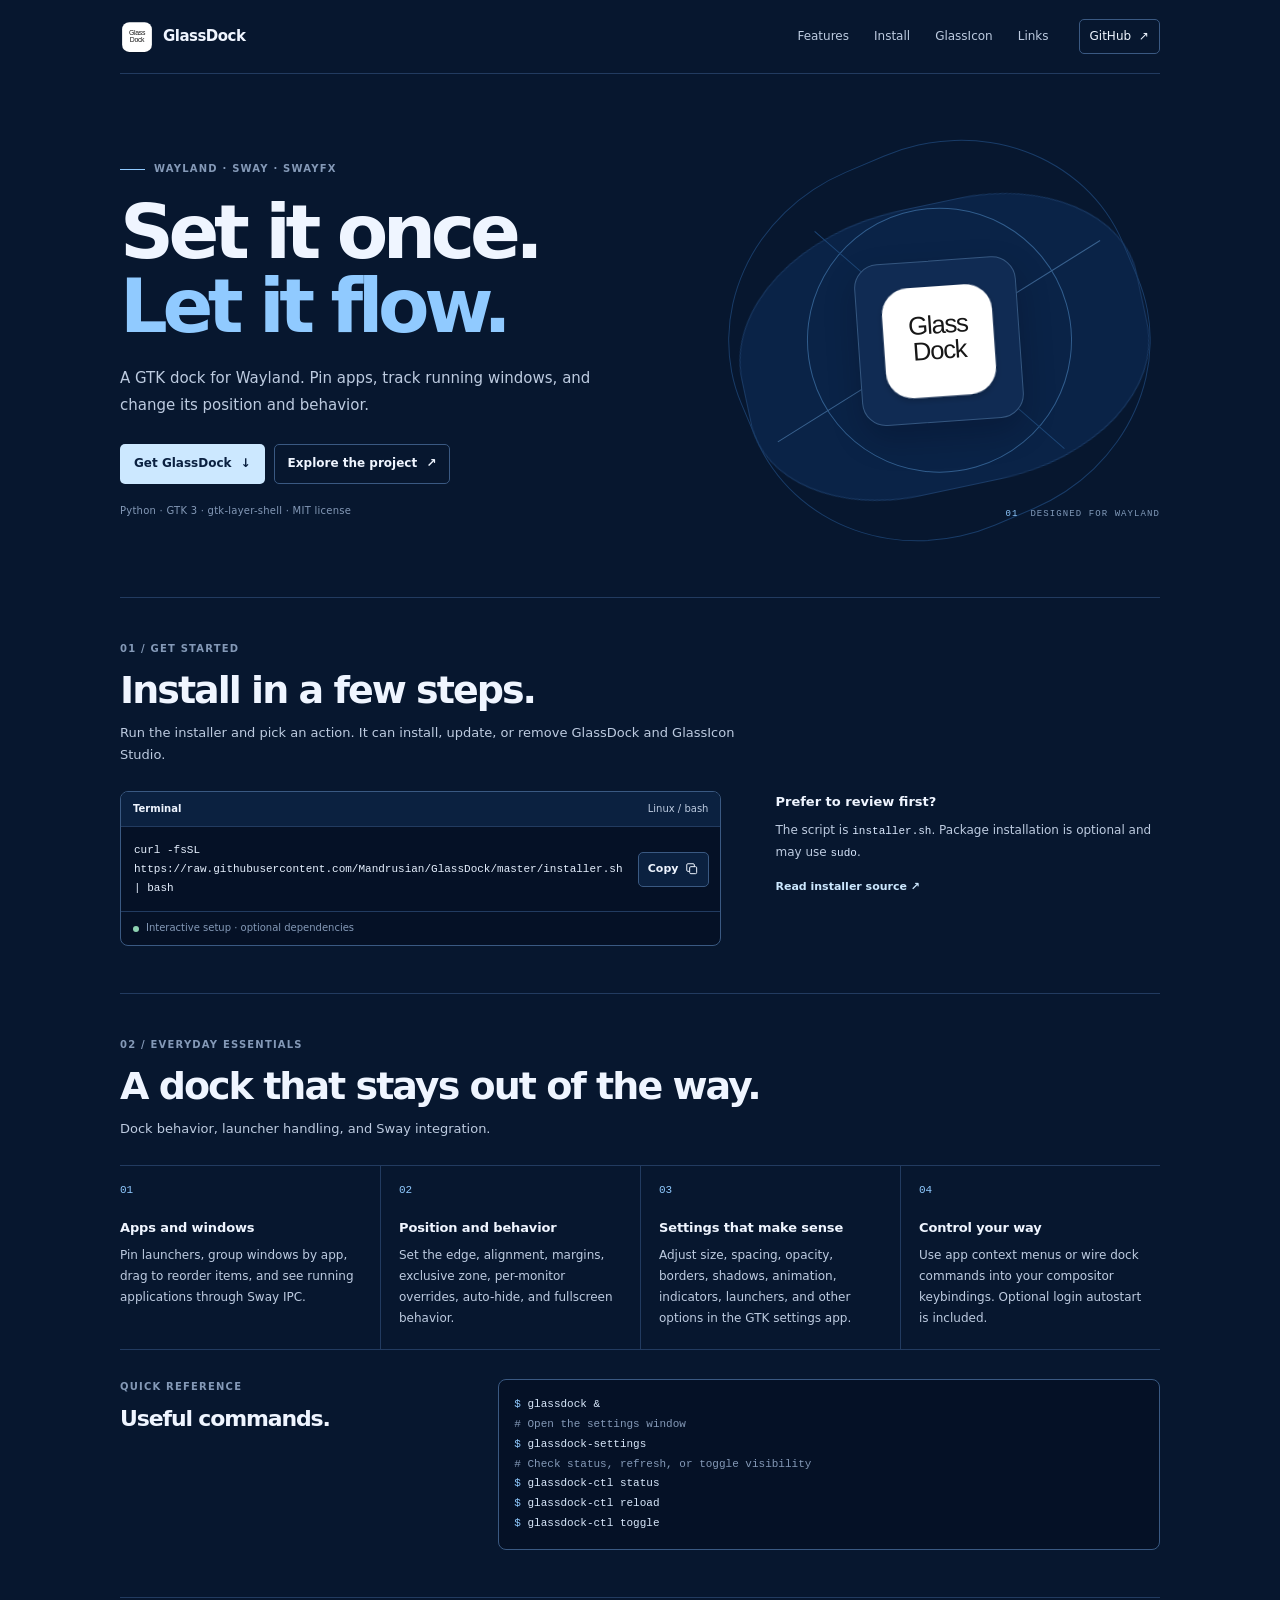
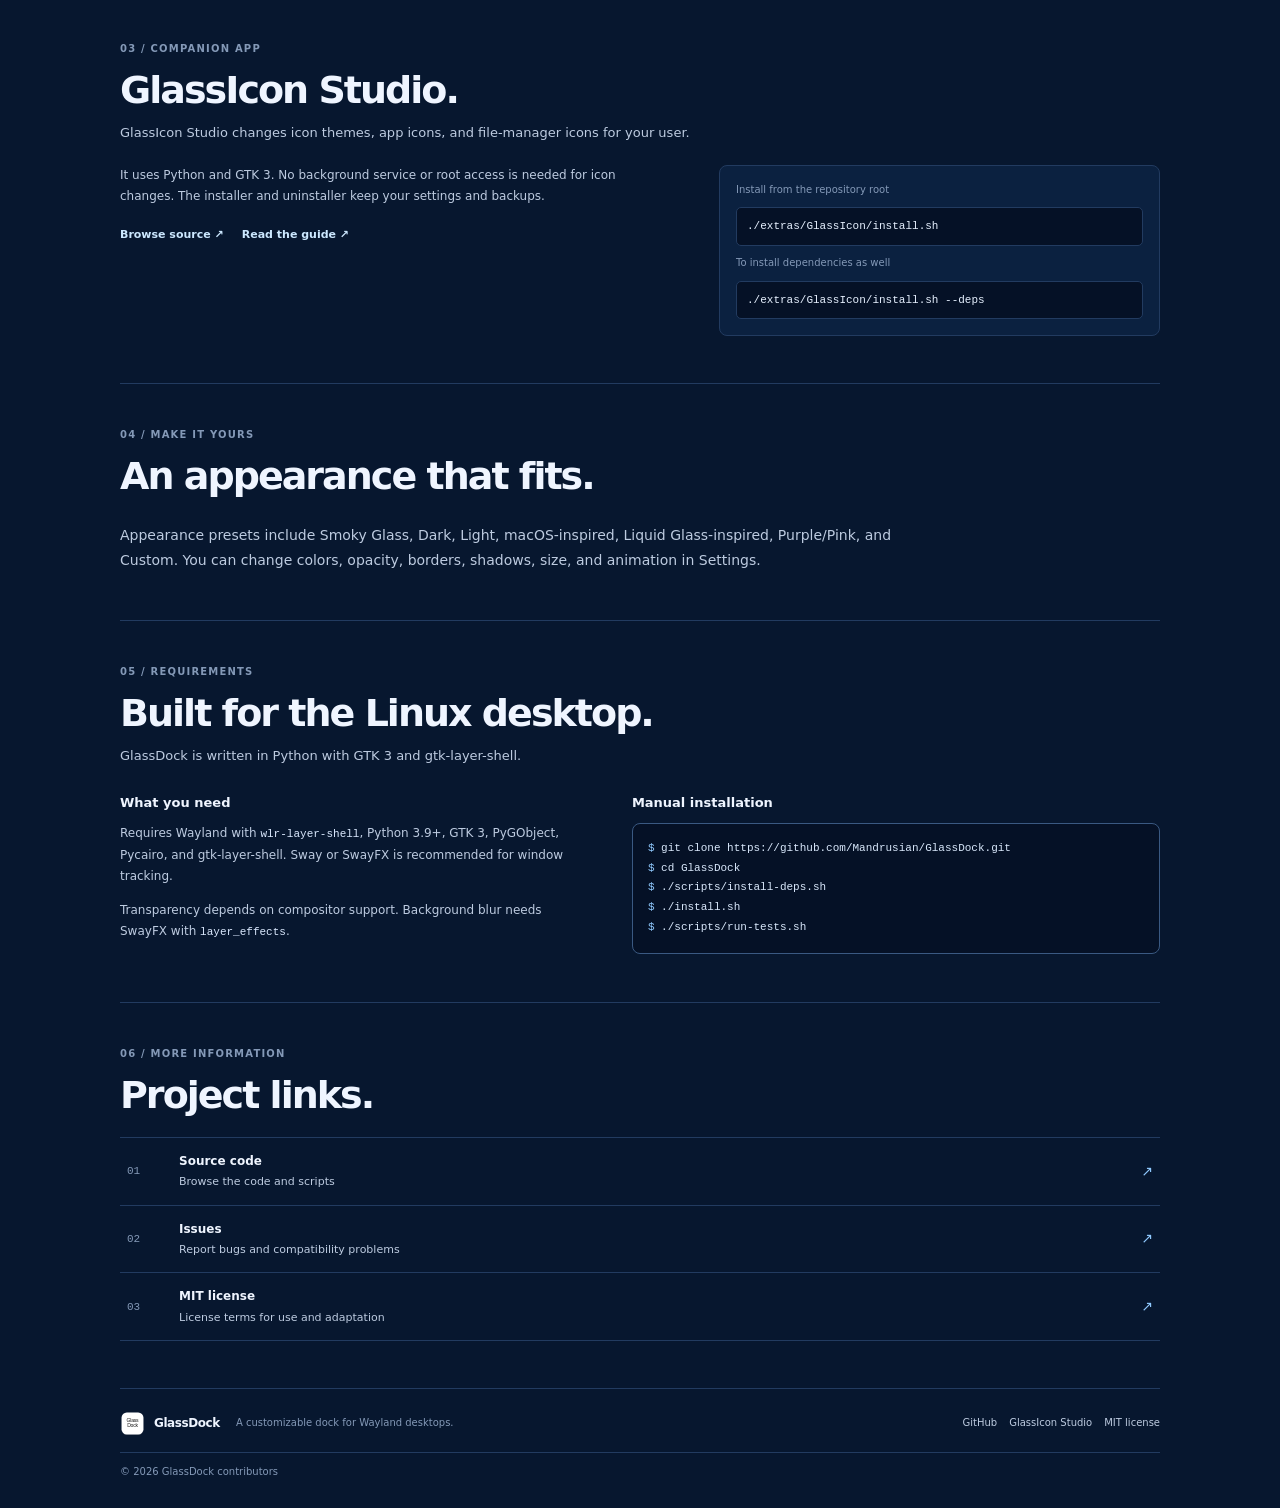
==== commit 067eb3c8: "Remove Wiki link from project website" ====
--- a/index.html
+++ b/index.html
@@ -27,7 +27,7 @@
         <a href="#features">Features</a>
         <a href="#install">Install</a>
         <a href="#glassicon">GlassIcon</a>
-        <a href="#documentation">Docs</a>
+        <a href="#documentation">Links</a>
       </nav>
       <a class="header-link" href="https://github.com/Mandrusian/GlassDock">GitHub <span aria-hidden="true">↗</span></a>
     </header>
@@ -191,10 +191,9 @@
           <h2 id="documentation-title">Project links.</h2>
         </div>
         <div class="resource-list">
-          <a class="resource-row" href="https://github.com/Mandrusian/GlassDock/tree/master/docs/wiki"><span class="resource-index">01</span><span><strong>Wiki</strong><small>Install, configure, commands, and troubleshooting</small></span><span aria-hidden="true">↗</span></a>
-          <a class="resource-row" href="https://github.com/Mandrusian/GlassDock"><span class="resource-index">02</span><span><strong>Source code</strong><small>Browse the code and scripts</small></span><span aria-hidden="true">↗</span></a>
-          <a class="resource-row" href="https://github.com/Mandrusian/GlassDock/issues"><span class="resource-index">03</span><span><strong>Issues</strong><small>Report bugs and compatibility problems</small></span><span aria-hidden="true">↗</span></a>
-          <a class="resource-row" href="https://github.com/Mandrusian/GlassDock/blob/master/LICENSE"><span class="resource-index">04</span><span><strong>MIT license</strong><small>License terms for use and adaptation</small></span><span aria-hidden="true">↗</span></a>
+          <a class="resource-row" href="https://github.com/Mandrusian/GlassDock"><span class="resource-index">01</span><span><strong>Source code</strong><small>Browse the code and scripts</small></span><span aria-hidden="true">↗</span></a>
+          <a class="resource-row" href="https://github.com/Mandrusian/GlassDock/issues"><span class="resource-index">02</span><span><strong>Issues</strong><small>Report bugs and compatibility problems</small></span><span aria-hidden="true">↗</span></a>
+          <a class="resource-row" href="https://github.com/Mandrusian/GlassDock/blob/master/LICENSE"><span class="resource-index">03</span><span><strong>MIT license</strong><small>License terms for use and adaptation</small></span><span aria-hidden="true">↗</span></a>
         </div>
       </section>
     </main>
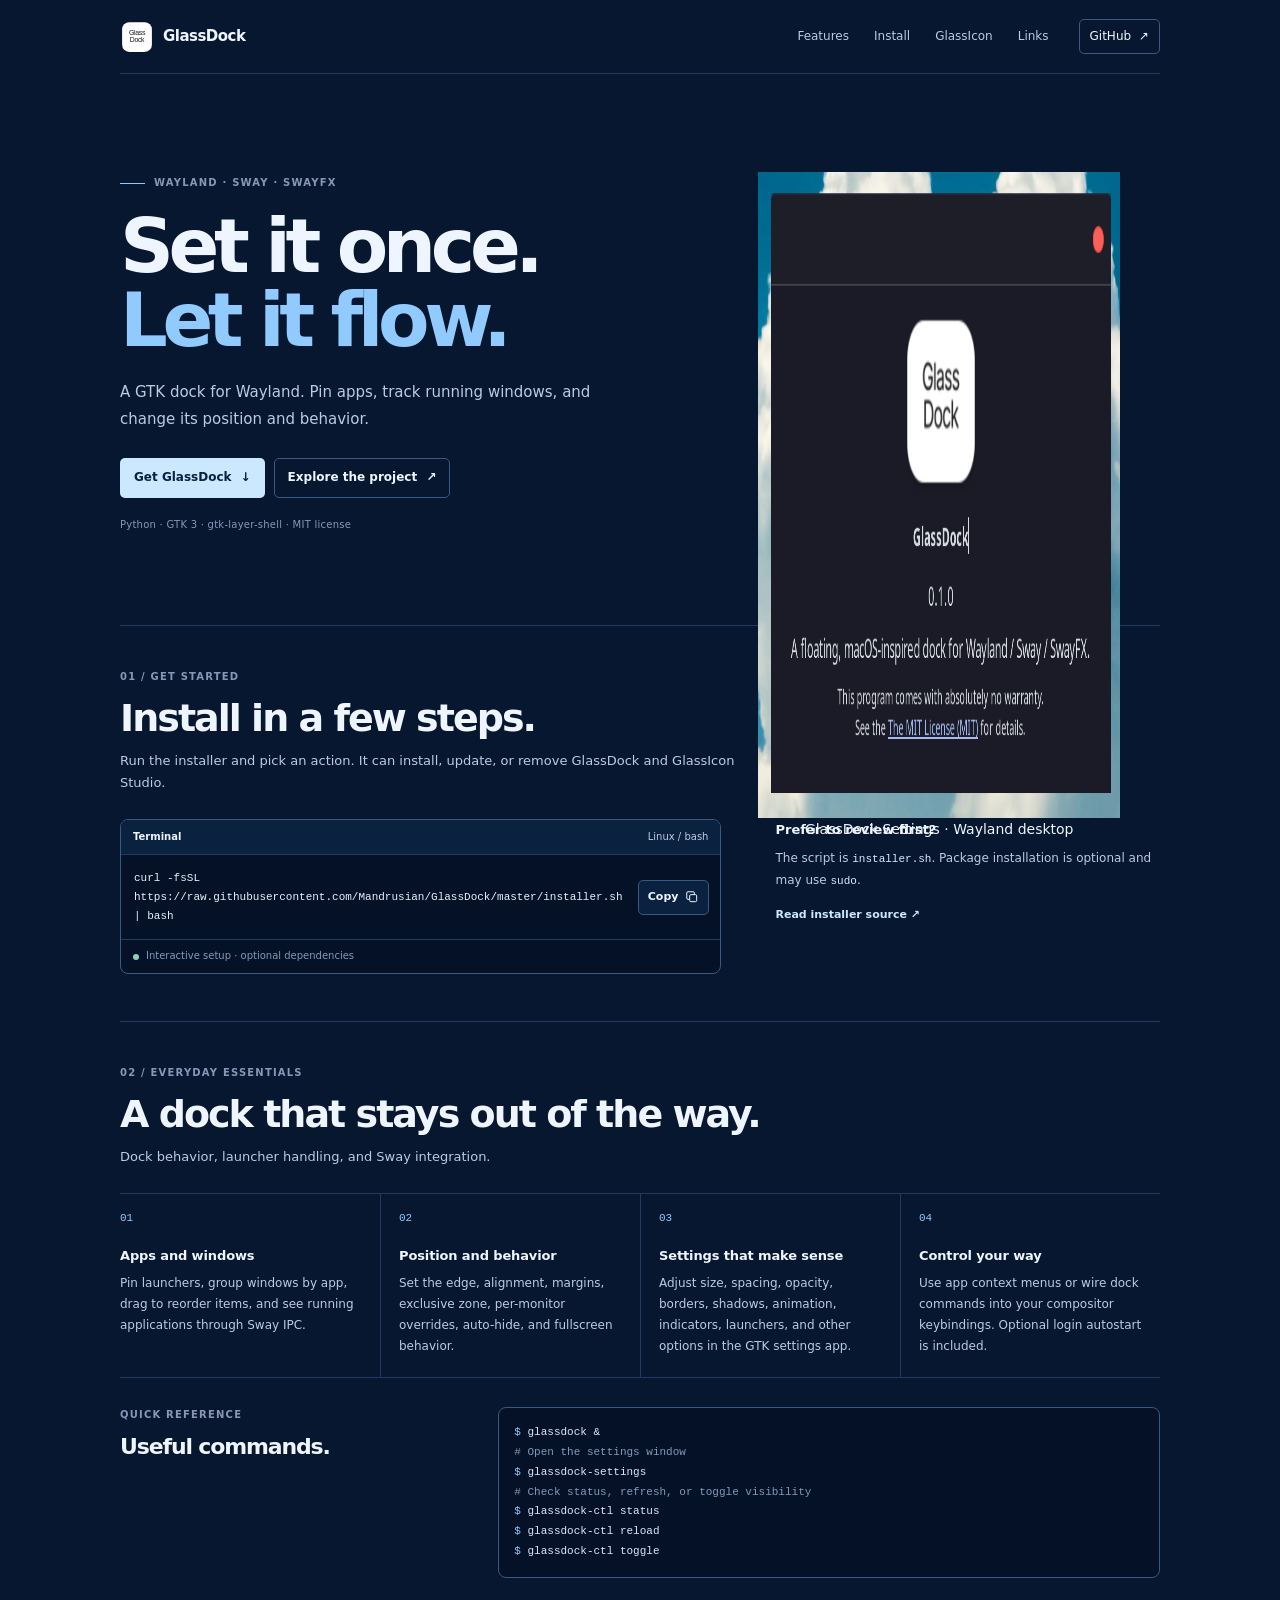
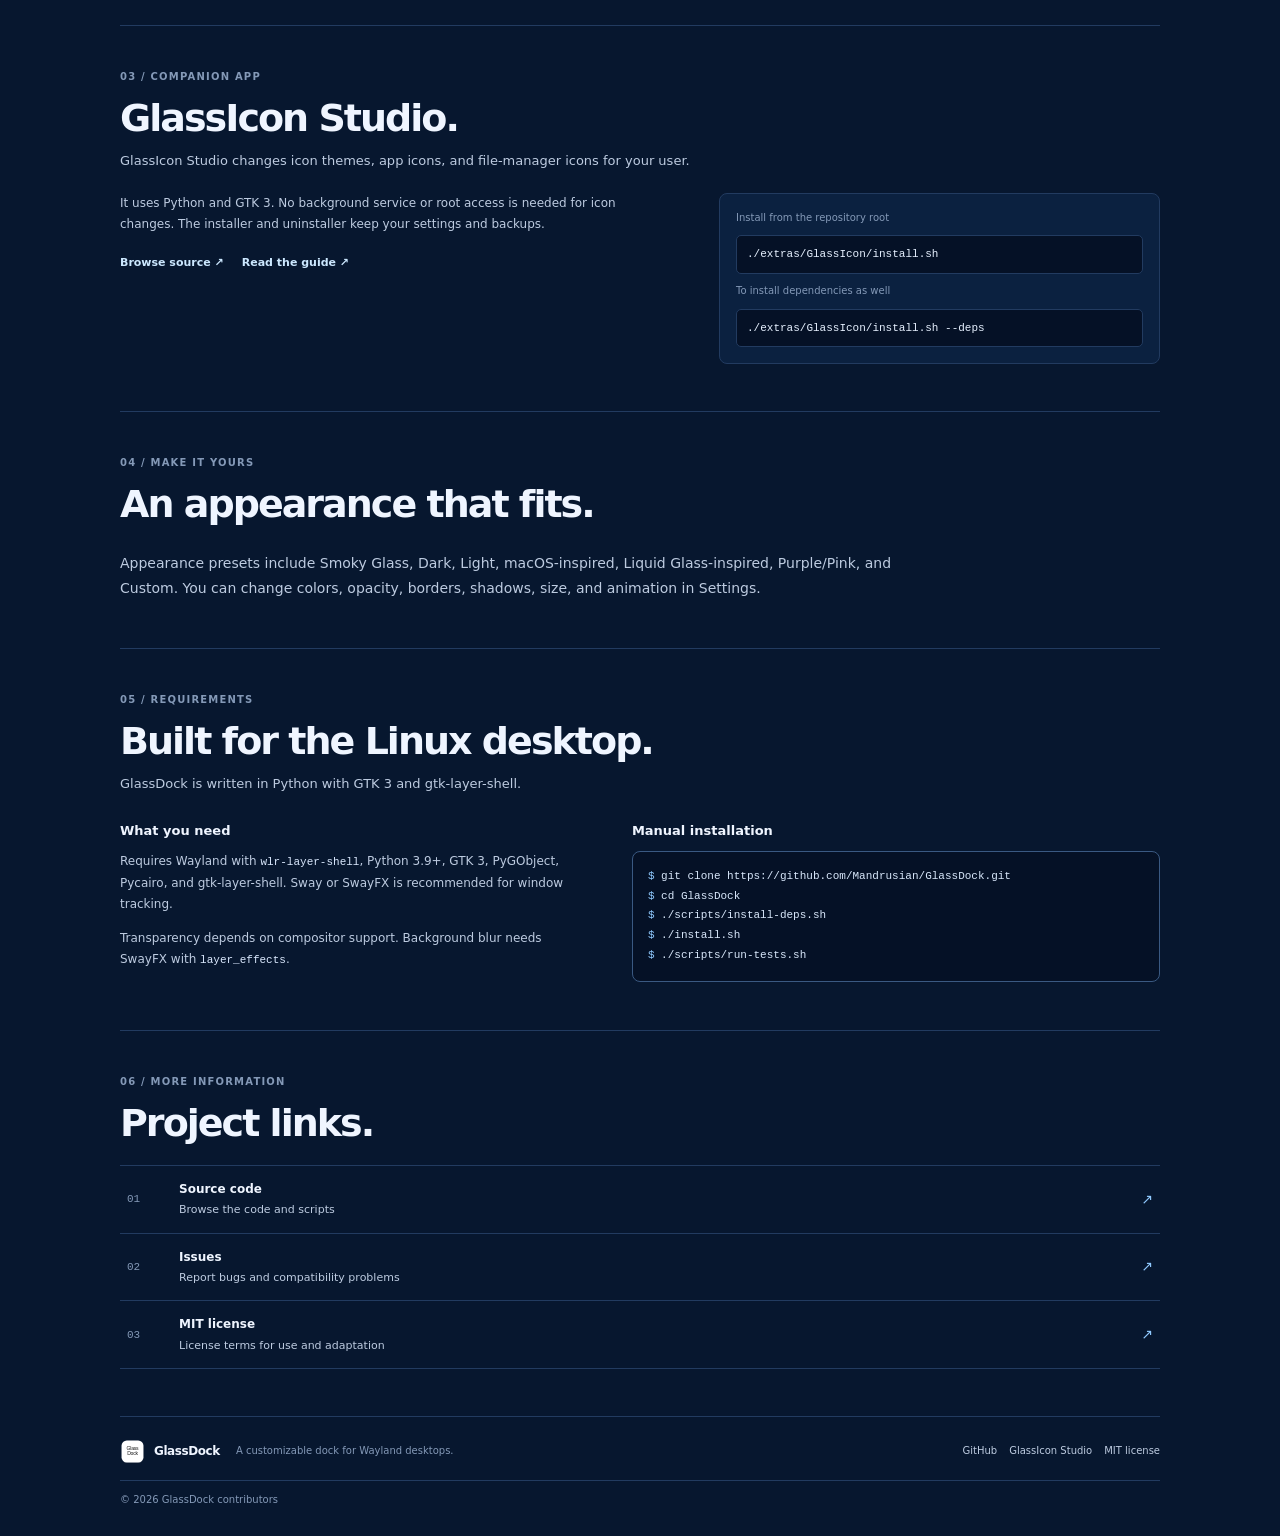
==== commit b0f9b908: "Feature a real GlassDock screenshot in the landing page" ====
--- a/index.html
+++ b/index.html
@@ -3,7 +3,7 @@
 <head>
   <meta charset="utf-8">
   <meta name="viewport" content="width=device-width, initial-scale=1">
-  <meta name="theme-color" content="#07172f">
+  <meta name="theme-color" content="#000000">
   <meta name="description" content="GlassDock is a customizable dock for Wayland desktops, designed for Sway and SwayFX.">
   <meta property="og:title" content="GlassDock — A dock for your desktop">
   <meta property="og:description" content="Set it once. Let it flow. A GTK dock for Wayland.">
@@ -45,17 +45,10 @@
           <p class="hero-note">Python · GTK 3 · gtk-layer-shell · MIT license</p>
         </div>
 
-        <div class="hero-art" aria-hidden="true">
-          <div class="art-plane parallax-layer" data-depth="0.025"></div>
-          <div class="art-ring art-ring-outer parallax-layer" data-depth="0.055"></div>
-          <div class="art-ring art-ring-inner parallax-layer" data-depth="-0.035"></div>
-          <div class="art-line art-line-one parallax-layer" data-depth="0.075"></div>
-          <div class="art-line art-line-two parallax-layer" data-depth="-0.045"></div>
-          <div class="art-mark parallax-layer" data-depth="0.015">
-            <img src="assets/glassdock.svg" width="112" height="112" alt="">
-          </div>
-          <div class="art-caption"><span>01</span><span>DESIGNED FOR WAYLAND</span></div>
-        </div>
+        <figure class="hero-art">
+          <img src="assets/mainscreenshots/about.png" width="902" height="646" alt="GlassDock settings window showing the application on a Wayland desktop" fetchpriority="high">
+          <figcaption class="product-caption">GlassDock Settings · Wayland desktop</figcaption>
+        </figure>
       </section>
 
       <section class="section install-section" id="install" aria-labelledby="install-title">
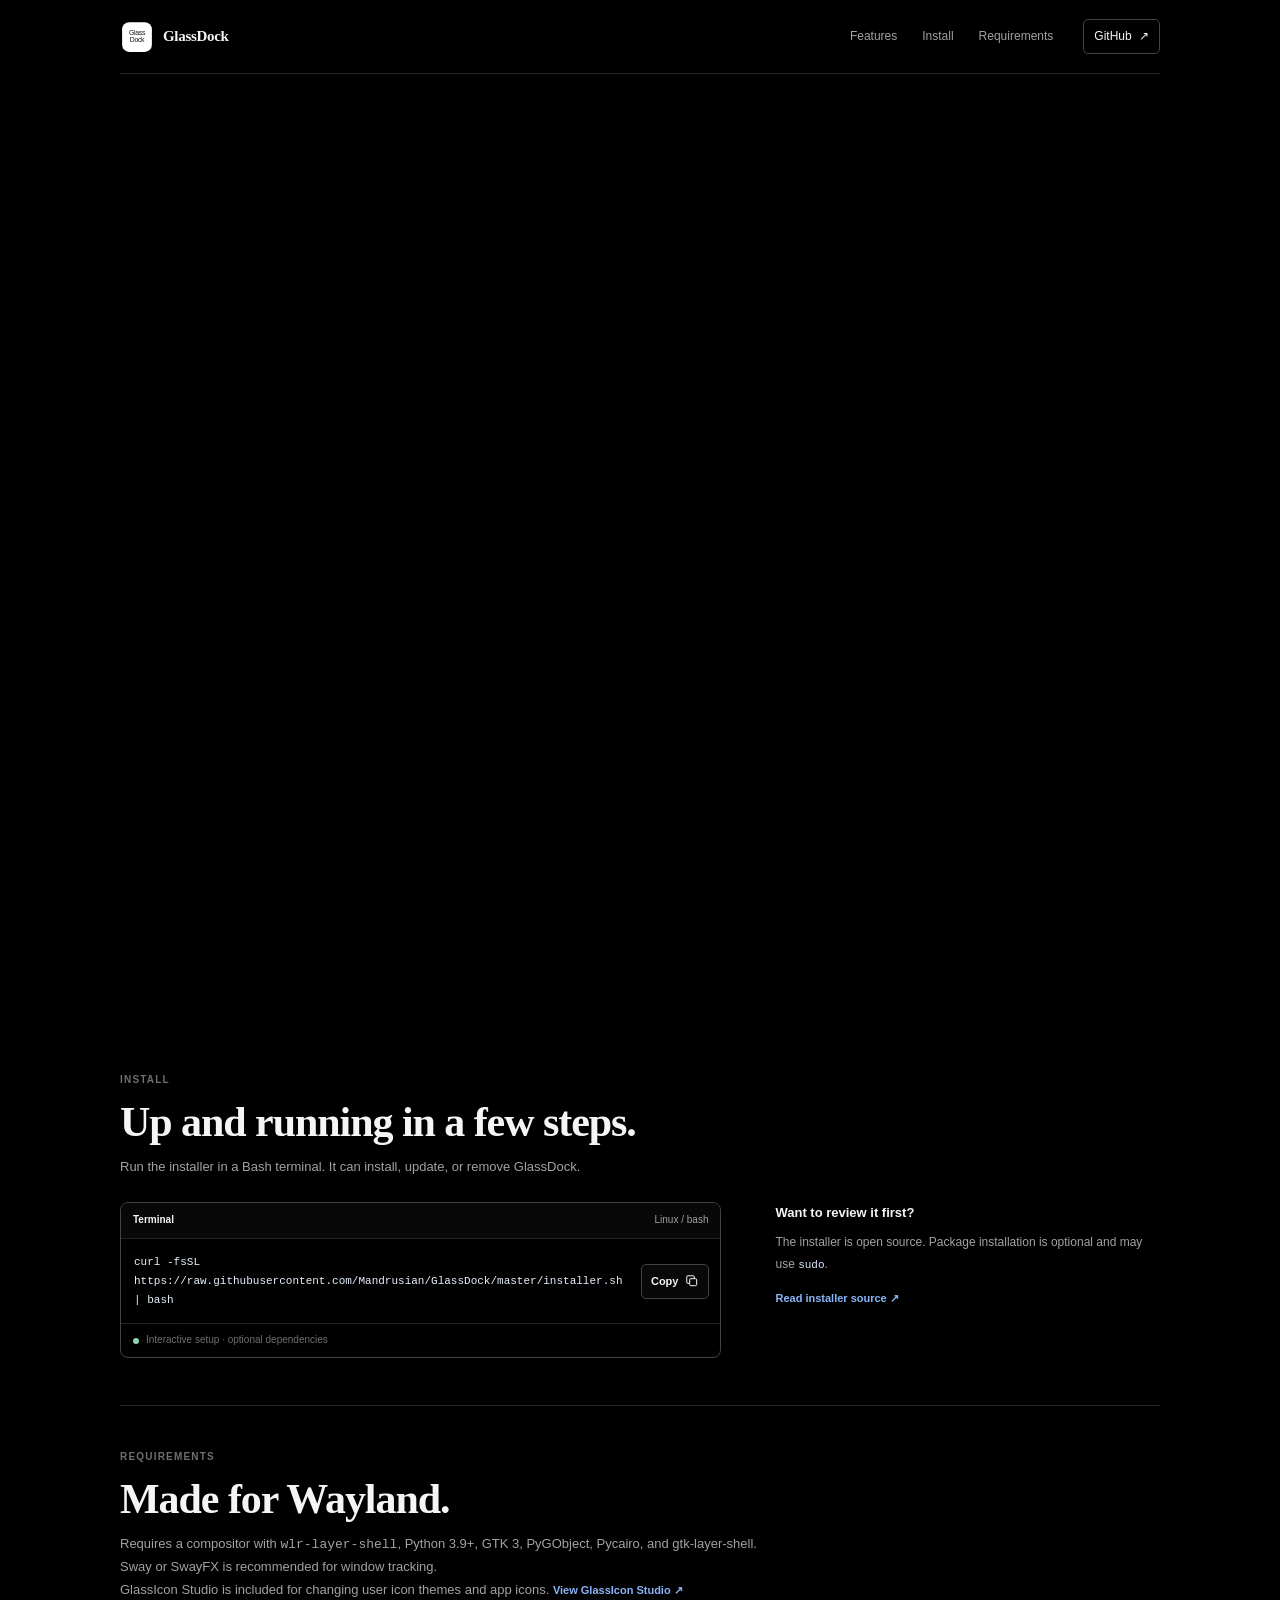
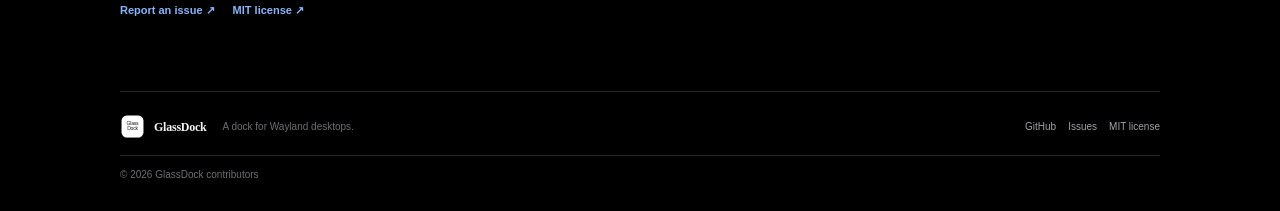
==== commit 36b8e5cd: "Simplify GlassDock landing page information" ====
--- a/index.html
+++ b/index.html
@@ -5,10 +5,6 @@
   <meta name="viewport" content="width=device-width, initial-scale=1">
   <meta name="theme-color" content="#000000">
   <meta name="description" content="GlassDock is a customizable dock for Wayland desktops, designed for Sway and SwayFX.">
-  <meta property="og:title" content="GlassDock — A dock for your desktop">
-  <meta property="og:description" content="Set it once. Let it flow. A GTK dock for Wayland.">
-  <meta property="og:type" content="website">
-  <meta property="og:image" content="assets/glassdock.svg">
   <title>GlassDock — A dock for your desktop</title>
   <link rel="icon" href="assets/glassdock.svg" type="image/svg+xml">
   <link rel="stylesheet" href="assets/site.css">
@@ -16,7 +12,6 @@
 </head>
 <body>
   <a class="skip-link" href="#main">Skip to content</a>
-
   <div class="page-shell">
     <header class="site-header">
       <a class="brand" href="#" aria-label="GlassDock home">
@@ -26,8 +21,7 @@
       <nav class="primary-nav" aria-label="Main navigation">
         <a href="#features">Features</a>
         <a href="#install">Install</a>
-        <a href="#glassicon">GlassIcon</a>
-        <a href="#documentation">Links</a>
+        <a href="#requirements">Requirements</a>
       </nav>
       <a class="header-link" href="https://github.com/Mandrusian/GlassDock">GitHub <span aria-hidden="true">↗</span></a>
     </header>
@@ -36,28 +30,55 @@
       <section class="hero" aria-labelledby="hero-title">
         <div class="hero-copy">
           <p class="eyebrow"><span class="eyebrow-rule" aria-hidden="true"></span> Wayland · Sway · SwayFX</p>
-          <h1 id="hero-title">Set it once.<br><span>Let it flow.</span></h1>
-          <p class="hero-intro">A GTK dock for Wayland. Pin apps, track running windows, and change its position and behavior.</p>
+          <h1 id="hero-title">A simple dock<br><span>for your desktop.</span></h1>
+          <p class="hero-intro">Pin your apps, keep track of open windows, and choose where the dock sits and how it behaves.</p>
           <div class="hero-actions">
             <a class="button button-primary" href="#install">Get GlassDock <span aria-hidden="true">↓</span></a>
-            <a class="button button-secondary" href="https://github.com/Mandrusian/GlassDock">Explore the project <span aria-hidden="true">↗</span></a>
+            <a class="button button-secondary" href="https://github.com/Mandrusian/GlassDock">View source <span aria-hidden="true">↗</span></a>
           </div>
-          <p class="hero-note">Python · GTK 3 · gtk-layer-shell · MIT license</p>
+          <p class="hero-note">Python · GTK 3 · gtk-layer-shell · MIT</p>
         </div>
+        <figure class="hero-art">
+          <img src="assets/mainscreenshots/about.png" width="902" height="646" alt="GlassDock settings window on a Wayland desktop" fetchpriority="high">
+          <figcaption class="product-caption">GlassDock Settings</figcaption>
+        </figure>
+      </section>
 
-        <figure class="hero-art">
-          <img src="assets/mainscreenshots/about.png" width="902" height="646" alt="GlassDock settings window showing the application on a Wayland desktop" fetchpriority="high">
-          <figcaption class="product-caption">GlassDock Settings · Wayland desktop</figcaption>
-        </figure>
+      <section class="section" id="features" aria-labelledby="features-title">
+        <div class="section-heading">
+          <p class="eyebrow">Features</p>
+          <h2 id="features-title">Just what you need.</h2>
+        </div>
+        <div class="feature-grid">
+          <article class="feature-item">
+            <span class="feature-number">01</span>
+            <h3>Pin and reorder apps</h3>
+            <p>Keep favourite launchers close and arrange them your way.</p>
+          </article>
+          <article class="feature-item">
+            <span class="feature-number">02</span>
+            <h3>See open windows</h3>
+            <p>Group running apps and follow windows through Sway IPC.</p>
+          </article>
+          <article class="feature-item">
+            <span class="feature-number">03</span>
+            <h3>Choose how it behaves</h3>
+            <p>Set position, size, spacing, monitor, and auto-hide.</p>
+          </article>
+          <article class="feature-item">
+            <span class="feature-number">04</span>
+            <h3>Use your preferred controls</h3>
+            <p>Adjust settings in GTK or use commands from keybindings.</p>
+          </article>
+        </div>
       </section>
 
       <section class="section install-section" id="install" aria-labelledby="install-title">
         <div class="section-heading">
-          <p class="eyebrow">01 / Get started</p>
-          <h2 id="install-title">Install in a few steps.</h2>
-          <p>Run the installer and pick an action. It can install, update, or remove GlassDock and GlassIcon Studio.</p>
+          <p class="eyebrow">Install</p>
+          <h2 id="install-title">Up and running in a few steps.</h2>
+          <p>Run the installer in a Bash terminal. It can install, update, or remove GlassDock.</p>
         </div>
-
         <div class="install-layout">
           <div class="command-panel">
             <div class="panel-heading"><span>Terminal</span><span>Linux / bash</span></div>
@@ -70,133 +91,38 @@
             </div>
             <div class="panel-footer"><span class="status-dot" aria-hidden="true"></span> Interactive setup · optional dependencies</div>
           </div>
-
           <div class="install-note">
-            <h3>Prefer to review first?</h3>
-            <p>The script is <code>installer.sh</code>. Package installation is optional and may use <code>sudo</code>.</p>
+            <h3>Want to review it first?</h3>
+            <p>The installer is open source. Package installation is optional and may use <code>sudo</code>.</p>
             <a class="text-link" href="https://github.com/Mandrusian/GlassDock/blob/master/installer.sh">Read installer source <span aria-hidden="true">↗</span></a>
           </div>
         </div>
       </section>
 
-      <section class="section" id="features" aria-labelledby="features-title">
+      <section class="section setup-section" id="requirements" aria-labelledby="requirements-title">
         <div class="section-heading">
-          <p class="eyebrow">02 / Everyday essentials</p>
-          <h2 id="features-title">A dock that stays out of the way.</h2>
-          <p>Dock behavior, launcher handling, and Sway integration.</p>
-        </div>
-        <div class="feature-grid">
-          <article class="feature-item">
-            <span class="feature-number">01</span>
-            <h3>Apps and windows</h3>
-            <p>Pin launchers, group windows by app, drag to reorder items, and see running applications through Sway IPC.</p>
-          </article>
-          <article class="feature-item">
-            <span class="feature-number">02</span>
-            <h3>Position and behavior</h3>
-            <p>Set the edge, alignment, margins, exclusive zone, per-monitor overrides, auto-hide, and fullscreen behavior.</p>
-          </article>
-          <article class="feature-item">
-            <span class="feature-number">03</span>
-            <h3>Settings that make sense</h3>
-            <p>Adjust size, spacing, opacity, borders, shadows, animation, indicators, launchers, and other options in the GTK settings app.</p>
-          </article>
-          <article class="feature-item">
-            <span class="feature-number">04</span>
-            <h3>Control your way</h3>
-            <p>Use app context menus or wire dock commands into your compositor keybindings. Optional login autostart is included.</p>
-          </article>
-        </div>
-
-        <div class="command-examples">
-          <div class="section-heading small-heading">
-            <p class="eyebrow">Quick reference</p>
-            <h2>Useful commands.</h2>
-          </div>
-          <div class="terminal-panel">
-            <pre><span class="shell-prompt">$</span> glassdock &
-<span class="shell-comment"># Open the settings window</span>
-<span class="shell-prompt">$</span> glassdock-settings
-<span class="shell-comment"># Check status, refresh, or toggle visibility</span>
-<span class="shell-prompt">$</span> glassdock-ctl status
-<span class="shell-prompt">$</span> glassdock-ctl reload
-<span class="shell-prompt">$</span> glassdock-ctl toggle</pre>
-          </div>
-        </div>
-      </section>
-
-      <section class="section companion-section" id="glassicon" aria-labelledby="glassicon-title">
-        <div class="section-heading">
-          <p class="eyebrow">03 / Companion app</p>
-          <h2 id="glassicon-title">GlassIcon Studio.</h2>
-          <p>GlassIcon Studio changes icon themes, app icons, and file-manager icons for your user.</p>
-        </div>
-        <div class="companion-content">
-          <div>
-            <p>It uses Python and GTK 3. No background service or root access is needed for icon changes. The installer and uninstaller keep your settings and backups.</p>
-            <p class="inline-links"><a class="text-link" href="https://github.com/Mandrusian/GlassDock/tree/master/extras/GlassIcon">Browse source <span aria-hidden="true">↗</span></a><a class="text-link" href="https://github.com/Mandrusian/GlassDock/blob/master/extras/GlassIcon/README.md">Read the guide <span aria-hidden="true">↗</span></a></p>
-          </div>
-          <div class="companion-command">
-            <span class="plain-label">Install from the repository root</span>
-            <code>./extras/GlassIcon/install.sh</code>
-            <span class="plain-label">To install dependencies as well</span>
-            <code>./extras/GlassIcon/install.sh --deps</code>
-          </div>
-        </div>
-      </section>
-
-      <section class="section" id="appearance" aria-labelledby="appearance-title">
-        <div class="section-heading">
-          <p class="eyebrow">04 / Make it yours</p>
-          <h2 id="appearance-title">An appearance that fits.</h2>
-        </div>
-        <p class="prose-wide">Appearance presets include Smoky Glass, Dark, Light, macOS-inspired, Liquid Glass-inspired, Purple/Pink, and Custom. You can change colors, opacity, borders, shadows, size, and animation in Settings.</p>
-      </section>
-
-      <section class="section setup-section" id="setup" aria-labelledby="setup-title">
-        <div class="section-heading">
-          <p class="eyebrow">05 / Requirements</p>
-          <h2 id="setup-title">Built for the Linux desktop.</h2>
-          <p>GlassDock is written in Python with GTK 3 and gtk-layer-shell.</p>
-        </div>
-        <div class="requirements-layout">
-          <div>
-            <h3>What you need</h3>
-            <p>Requires Wayland with <code>wlr-layer-shell</code>, Python 3.9+, GTK 3, PyGObject, Pycairo, and gtk-layer-shell. Sway or SwayFX is recommended for window tracking.</p>
-            <p>Transparency depends on compositor support. Background blur needs SwayFX with <code>layer_effects</code>.</p>
-          </div>
-          <div>
-            <h3>Manual installation</h3>
-            <div class="terminal-panel">
-              <pre><span class="shell-prompt">$</span> git clone https://github.com/Mandrusian/GlassDock.git
-<span class="shell-prompt">$</span> cd GlassDock
-<span class="shell-prompt">$</span> ./scripts/install-deps.sh
-<span class="shell-prompt">$</span> ./install.sh
-<span class="shell-prompt">$</span> ./scripts/run-tests.sh</pre>
-            </div>
-          </div>
-        </div>
-      </section>
-
-      <section class="section resources-section" id="documentation" aria-labelledby="documentation-title">
-        <div class="section-heading">
-          <p class="eyebrow">06 / More information</p>
-          <h2 id="documentation-title">Project links.</h2>
-        </div>
-        <div class="resource-list">
-          <a class="resource-row" href="https://github.com/Mandrusian/GlassDock"><span class="resource-index">01</span><span><strong>Source code</strong><small>Browse the code and scripts</small></span><span aria-hidden="true">↗</span></a>
-          <a class="resource-row" href="https://github.com/Mandrusian/GlassDock/issues"><span class="resource-index">02</span><span><strong>Issues</strong><small>Report bugs and compatibility problems</small></span><span aria-hidden="true">↗</span></a>
-          <a class="resource-row" href="https://github.com/Mandrusian/GlassDock/blob/master/LICENSE"><span class="resource-index">03</span><span><strong>MIT license</strong><small>License terms for use and adaptation</small></span><span aria-hidden="true">↗</span></a>
+          <p class="eyebrow">Requirements</p>
+          <h2 id="requirements-title">Made for Wayland.</h2>
+          <p>Requires a compositor with <code>wlr-layer-shell</code>, Python 3.9+, GTK 3, PyGObject, Pycairo, and gtk-layer-shell. Sway or SwayFX is recommended for window tracking.</p>
+          <p class="prose-wide">GlassIcon Studio is included for changing user icon themes and app icons. <a class="text-link" href="https://github.com/Mandrusian/GlassDock/tree/master/extras/GlassIcon">View GlassIcon Studio <span aria-hidden="true">↗</span></a></p>
+          <p class="inline-links">
+            <a class="text-link" href="https://github.com/Mandrusian/GlassDock/issues">Report an issue <span aria-hidden="true">↗</span></a>
+            <a class="text-link" href="https://github.com/Mandrusian/GlassDock/blob/master/LICENSE">MIT license <span aria-hidden="true">↗</span></a>
+          </p>
         </div>
       </section>
     </main>
 
     <footer class="site-footer">
       <a class="footer-brand" href="#"><img src="assets/glassdock.svg" width="26" height="26" alt=""><span>GlassDock</span></a>
-      <p>A customizable dock for Wayland desktops.</p>
-      <nav class="footer-links" aria-label="Footer navigation"><a href="https://github.com/Mandrusian/GlassDock">GitHub</a><a href="https://github.com/Mandrusian/GlassDock/tree/master/extras/GlassIcon">GlassIcon Studio</a><a href="https://github.com/Mandrusian/GlassDock/blob/master/LICENSE">MIT license</a></nav>
+      <p>A dock for Wayland desktops.</p>
+      <nav class="footer-links" aria-label="Footer navigation">
+        <a href="https://github.com/Mandrusian/GlassDock">GitHub</a>
+        <a href="https://github.com/Mandrusian/GlassDock/issues">Issues</a>
+        <a href="https://github.com/Mandrusian/GlassDock/blob/master/LICENSE">MIT license</a>
+      </nav>
       <small>© <span data-year>2026</span> GlassDock contributors</small>
     </footer>
   </div>
 </body>
-</html>+</html>
--- a/assets/site.css
+++ b/assets/site.css
@@ -317,3 +317,45 @@
   :root { scroll-behavior: auto; }
   *, *::before, *::after { animation-duration: .01ms !important; transition-duration: .01ms !important; }
 }
+
+
+/* AMOLED editorial restyle */
+:root {
+  color-scheme: dark;
+  --page: #000;
+  --page-deep: #000;
+  --surface: #080808;
+  --surface-hover: #111;
+  --line: #262629;
+  --line-strong: #424248;
+  --text: #f5f5f7;
+  --text-secondary: #a1a1a6;
+  --text-muted: #6e6e73;
+  --accent: #8ab4f8;
+  --accent-strong: #8ab4f8;
+  --accent-ink: #000;
+  --font: -apple-system, BlinkMacSystemFont, "Segoe UI", Helvetica, Arial, sans-serif;
+  --display: "Iowan Old Style", "Palatino Linotype", "Book Antiqua", Georgia, serif;
+}
+html { background: #000; scroll-behavior: smooth; }
+body { background: #000; }
+.brand, .footer-brand { font-family: var(--display); font-weight: 600; letter-spacing: -.02em; }
+h1, .section-heading h2 { font-family: var(--display); font-weight: 600; letter-spacing: -.025em; }
+h1 { font-size: clamp(48px, 6.5vw, 80px); line-height: 1.05; }
+h1 span { color: var(--text-secondary); }
+.section-heading h2 { font-size: clamp(32px, 4vw, 42px); line-height: 1.12; }
+.hero-art { display: block; width: 100%; max-width: 620px; height: auto; justify-self: stretch; margin: 0; perspective: none; isolation: auto; overflow: visible; background: none; border: 0; border-radius: 0; box-shadow: none; transform: none; }
+.hero-art img { display: block; width: 100%; height: auto; border-radius: 28px; }
+.product-caption { margin-top: 10px; color: var(--text-muted); font-size: 11px; }
+.button { border-radius: 9999px; }
+.button-primary { background: #0071e3; color: #fff; }
+.button-primary:hover { background: #1682f4; color: #fff; }
+.command-panel, .terminal-panel { box-shadow: none; }
+.companion-command { background: #080808; border-radius: 20px; }
+.resource-row:hover { color: var(--accent); background: transparent; }
+.js .scroll-reveal { opacity: 0; transform: translateY(14px); transition: opacity 480ms ease, transform 480ms ease; }
+.js .scroll-reveal.is-visible { opacity: 1; transform: translateY(0); }
+@media (prefers-reduced-motion: reduce) {
+  html { scroll-behavior: auto; }
+  .js .scroll-reveal, .js .scroll-reveal.is-visible { opacity: 1; transform: none; transition: none; }
+}
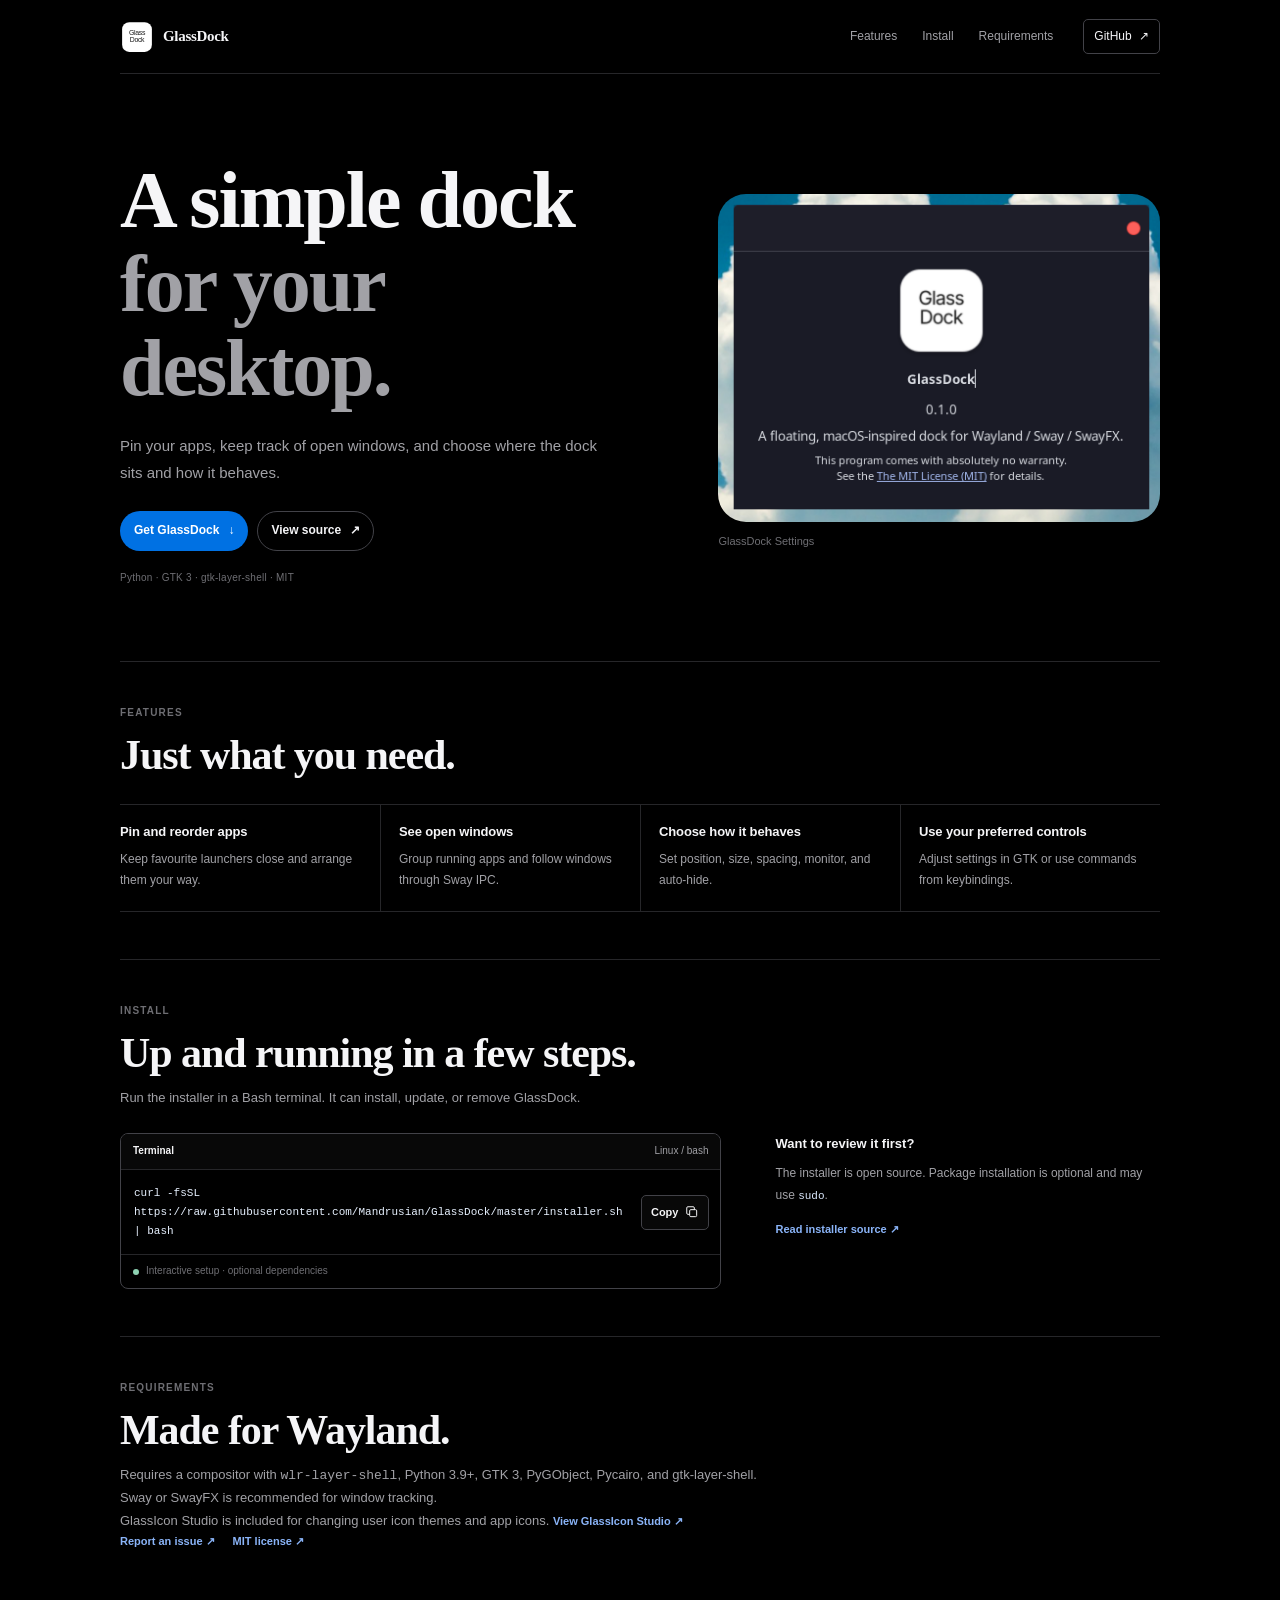
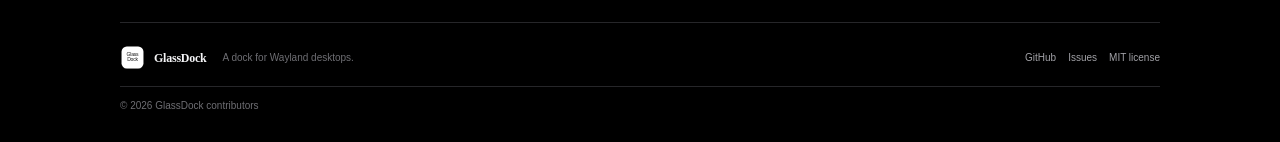
==== commit 69748649: "Remove extra GlassDock page labels" ====
--- a/index.html
+++ b/index.html
@@ -29,7 +29,6 @@
     <main id="main">
       <section class="hero" aria-labelledby="hero-title">
         <div class="hero-copy">
-          <p class="eyebrow"><span class="eyebrow-rule" aria-hidden="true"></span> Wayland · Sway · SwayFX</p>
           <h1 id="hero-title">A simple dock<br><span>for your desktop.</span></h1>
           <p class="hero-intro">Pin your apps, keep track of open windows, and choose where the dock sits and how it behaves.</p>
           <div class="hero-actions">
@@ -51,22 +50,18 @@
         </div>
         <div class="feature-grid">
           <article class="feature-item">
-            <span class="feature-number">01</span>
             <h3>Pin and reorder apps</h3>
             <p>Keep favourite launchers close and arrange them your way.</p>
           </article>
           <article class="feature-item">
-            <span class="feature-number">02</span>
             <h3>See open windows</h3>
             <p>Group running apps and follow windows through Sway IPC.</p>
           </article>
           <article class="feature-item">
-            <span class="feature-number">03</span>
             <h3>Choose how it behaves</h3>
             <p>Set position, size, spacing, monitor, and auto-hide.</p>
           </article>
           <article class="feature-item">
-            <span class="feature-number">04</span>
             <h3>Use your preferred controls</h3>
             <p>Adjust settings in GTK or use commands from keybindings.</p>
           </article>
